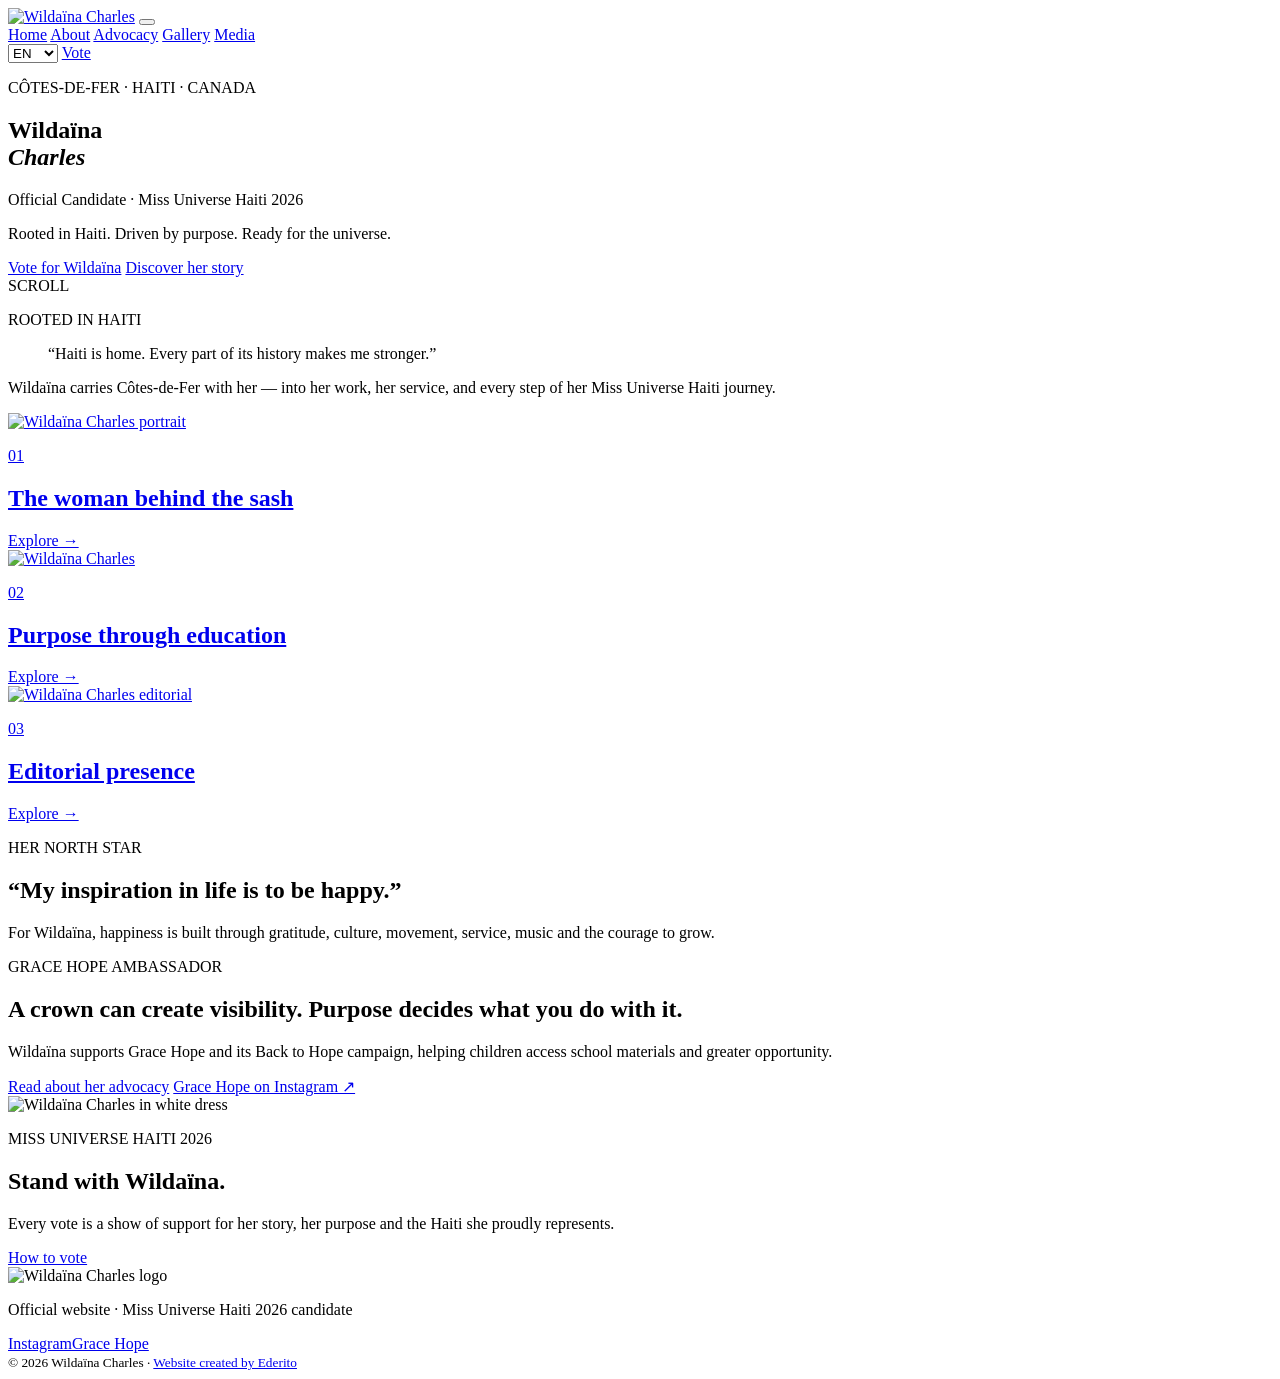
==== index.html @ 48a024b0 "Add premium home page" ====
<!doctype html>
<html lang="en">
<head>
  <meta charset="utf-8">
  <meta name="viewport" content="width=device-width,initial-scale=1">
  <meta name="description" content="Official website of Wildaïna Charles — Miss Universe Haiti 2026 candidate, psychology graduate and Grace Hope ambassador.">
  <title>Wildaïna Charles — Official Website</title>
  <link rel="icon" type="image/png" href="assets/logo.png">
  <link rel="preconnect" href="https://fonts.googleapis.com">
  <link rel="preconnect" href="https://fonts.gstatic.com" crossorigin>
  <link href="https://fonts.googleapis.com/css2?family=Cormorant+Garamond:wght@400;500;600;700&family=Inter:wght@300;400;500;600&display=swap" rel="stylesheet">
  <link rel="stylesheet" href="styles.css">
</head>
<body>
  <header class="nav" id="nav">
    <a href="index.html" class="brand"><img src="assets/logo.png" alt="Wildaïna Charles"></a>
    <button class="menu-toggle" aria-label="Open menu" aria-expanded="false"><span></span><span></span></button>
    <nav class="nav-links">
      <a href="index.html" data-i18n="nav_home">Home</a>
      <a href="about.html" data-i18n="nav_about">About</a>
      <a href="advocacy.html" data-i18n="nav_advocacy">Advocacy</a>
      <a href="gallery.html" data-i18n="nav_gallery">Gallery</a>
      <a href="media.html" data-i18n="nav_media">Media</a>
    </nav>
    <div class="nav-actions">
      <select id="language" aria-label="Language"><option value="en">EN</option><option value="fr">FR</option><option value="ht">KRE</option></select>
      <a class="vote-small" href="vote.html" data-i18n="nav_vote">Vote</a>
    </div>
  </header>

  <main>
    <section class="hero home-hero">
      <div class="hero-media"></div><div class="hero-shade"></div>
      <div class="hero-copy reveal">
        <p class="eyebrow" data-i18n="home_eyebrow">CÔTES-DE-FER · HAITI · CANADA</p>
        <h1>Wildaïna<br><em>Charles</em></h1>
        <p class="hero-kicker" data-i18n="home_kicker">Official Candidate · Miss Universe Haiti 2026</p>
        <p class="hero-intro" data-i18n="home_intro">Rooted in Haiti. Driven by purpose. Ready for the universe.</p>
        <div class="hero-ctas">
          <a class="btn primary" href="vote.html" data-i18n="home_vote">Vote for Wildaïna</a>
          <a class="btn ghost" href="about.html" data-i18n="home_discover">Discover her story</a>
        </div>
      </div>
      <div class="scroll-mark"><span>SCROLL</span><i></i></div>
    </section>

    <section class="manifesto">
      <p class="eyebrow dark" data-i18n="home_manifesto_tag">ROOTED IN HAITI</p>
      <blockquote data-i18n="home_manifesto">“Haiti is home. Every part of its history makes me stronger.”</blockquote>
      <p class="manifesto-copy" data-i18n="home_manifesto_copy">Wildaïna carries Côtes-de-Fer with her — into her work, her service, and every step of her Miss Universe Haiti journey.</p>
    </section>

    <section class="feature-grid section-pad">
      <a class="feature-card reveal" href="about.html"><img src="assets/IMG_6141.jpeg" alt="Wildaïna Charles portrait"><div><p class="eyebrow">01</p><h2 data-i18n="home_card_about">The woman behind the sash</h2><span data-i18n="read_more">Explore →</span></div></a>
      <a class="feature-card reveal" href="advocacy.html"><img src="assets/IMG_6134.jpeg" alt="Wildaïna Charles"><div><p class="eyebrow">02</p><h2 data-i18n="home_card_advocacy">Purpose through education</h2><span data-i18n="read_more">Explore →</span></div></a>
      <a class="feature-card reveal" href="gallery.html"><img src="assets/IMG_6133.jpeg" alt="Wildaïna Charles editorial"><div><p class="eyebrow">03</p><h2 data-i18n="home_card_gallery">Editorial presence</h2><span data-i18n="read_more">Explore →</span></div></a>
    </section>

    <section class="cinematic-panel">
      <div class="cinematic-bg"></div><div class="cinematic-overlay"></div>
      <div class="cinematic-copy reveal">
        <p class="eyebrow" data-i18n="home_north_tag">HER NORTH STAR</p>
        <h2 data-i18n="home_north_title">“My inspiration in life is to be happy.”</h2>
        <p data-i18n="home_north_body">For Wildaïna, happiness is built through gratitude, culture, movement, service, music and the courage to grow.</p>
      </div>
    </section>

    <section class="split-callout section-pad">
      <div class="split-callout-copy reveal">
        <p class="eyebrow dark" data-i18n="home_grace_tag">GRACE HOPE AMBASSADOR</p>
        <h2 data-i18n="home_grace_title">A crown can create visibility. Purpose decides what you do with it.</h2>
        <p data-i18n="home_grace_body">Wildaïna supports Grace Hope and its Back to Hope campaign, helping children access school materials and greater opportunity.</p>
        <div class="inline-actions">
          <a class="btn dark" href="advocacy.html" data-i18n="home_grace_cta">Read about her advocacy</a>
          <a class="text-link" href="https://www.instagram.com/gracehope_ht?utm_source=ig_web_button_share_sheet&igsh=ZDNlZDc0MzIxNw==" target="_blank" rel="noreferrer" data-i18n="grace_instagram">Grace Hope on Instagram ↗</a>
        </div>
      </div>
      <img class="reveal" src="assets/IMG_6140.jpeg" alt="Wildaïna Charles in white dress">
    </section>

    <section class="home-vote">
      <div class="home-vote-copy reveal"><p class="eyebrow" data-i18n="vote_tag">MISS UNIVERSE HAITI 2026</p><h2 data-i18n="home_vote_title">Stand with Wildaïna.</h2><p data-i18n="home_vote_copy">Every vote is a show of support for her story, her purpose and the Haiti she proudly represents.</p><a class="btn primary" href="vote.html" data-i18n="home_vote_cta">How to vote</a></div>
    </section>
  </main>

  <footer class="site-footer">
    <img src="assets/logo.png" alt="Wildaïna Charles logo">
    <p data-i18n="footer_line">Official website · Miss Universe Haiti 2026 candidate</p>
    <div class="footer-links"><a href="https://www.instagram.com/wildainaa/" target="_blank" rel="noreferrer">Instagram</a><a href="https://www.instagram.com/gracehope_ht?utm_source=ig_web_button_share_sheet&igsh=ZDNlZDc0MzIxNw==" target="_blank" rel="noreferrer">Grace Hope</a></div>
    <small>© 2026 Wildaïna Charles · <a href="https://www.instagram.com/ederito_media?utm_source=ig_web_button_share_sheet&igsh=ZDNlZDc0MzIxNw==" target="_blank" rel="noreferrer">Website created by Ederito</a></small>
  </footer>
  <script src="script.js"></script>
</body>
</html>
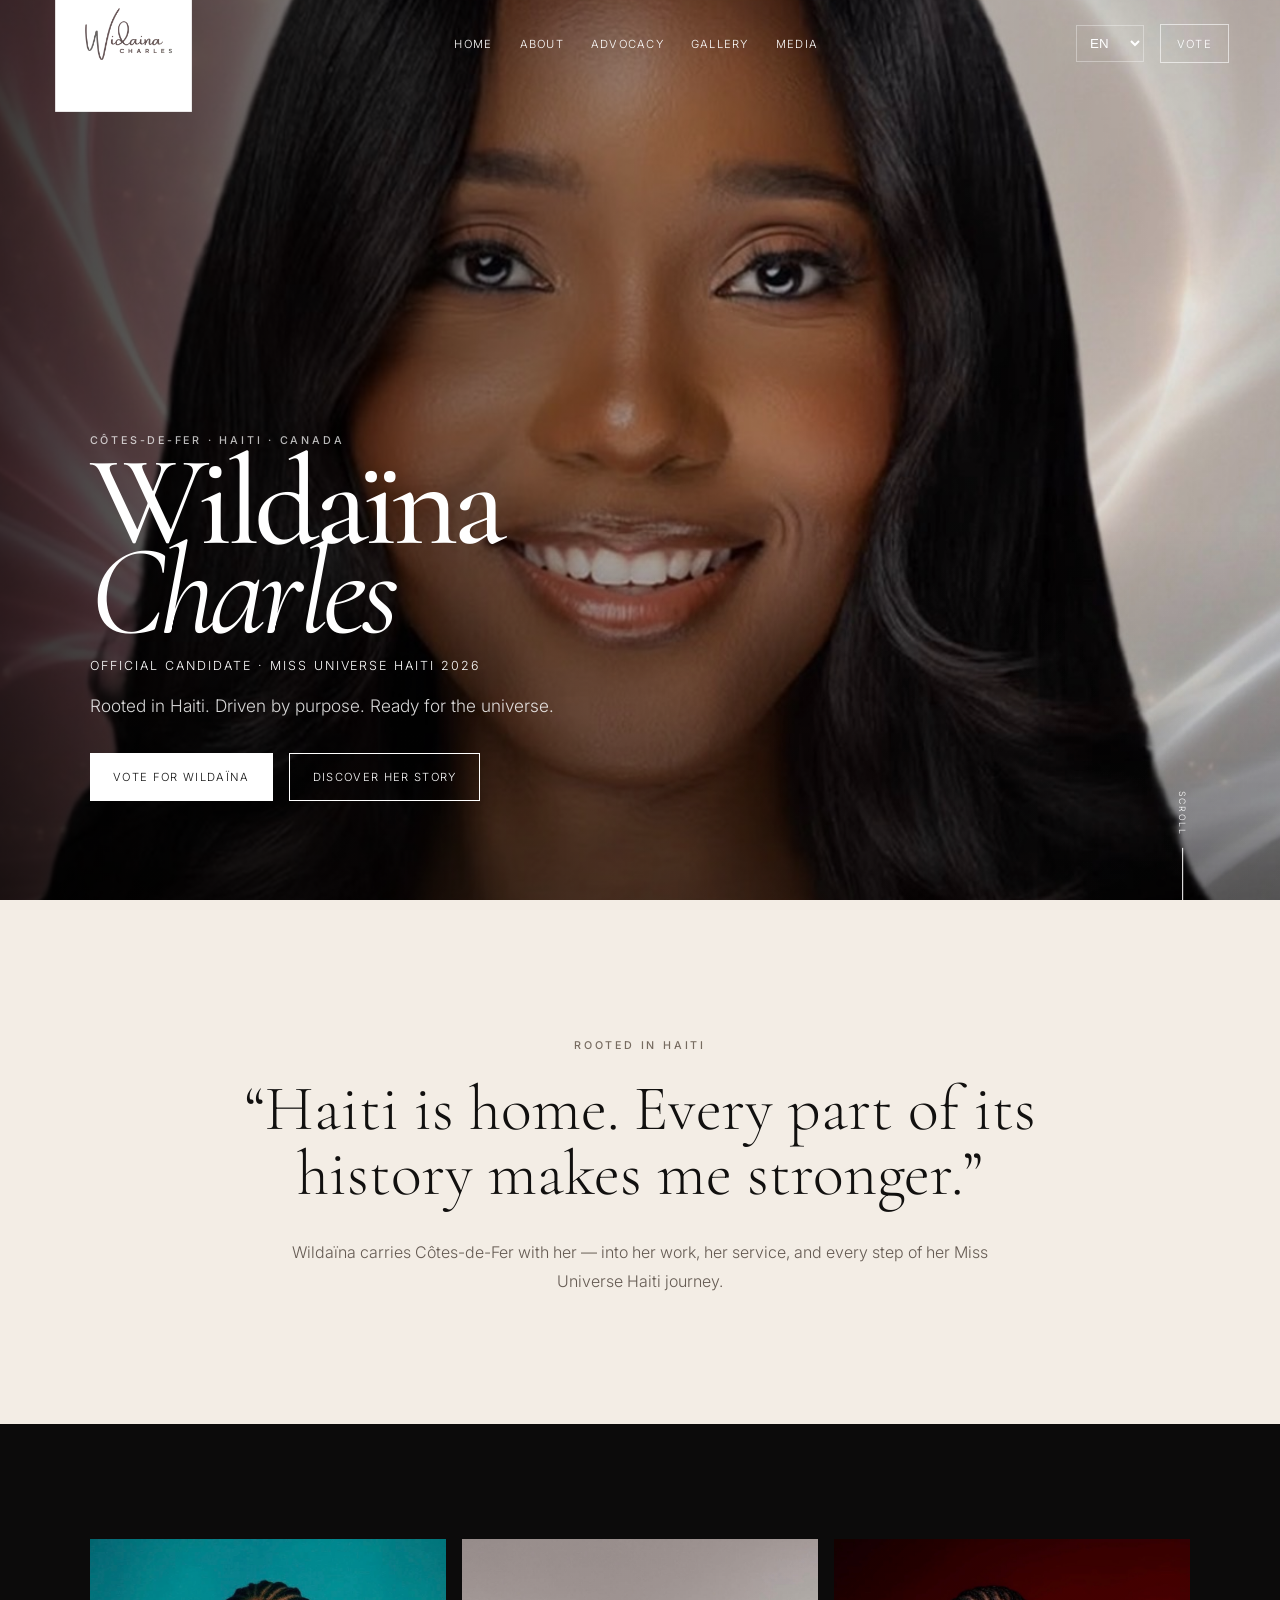
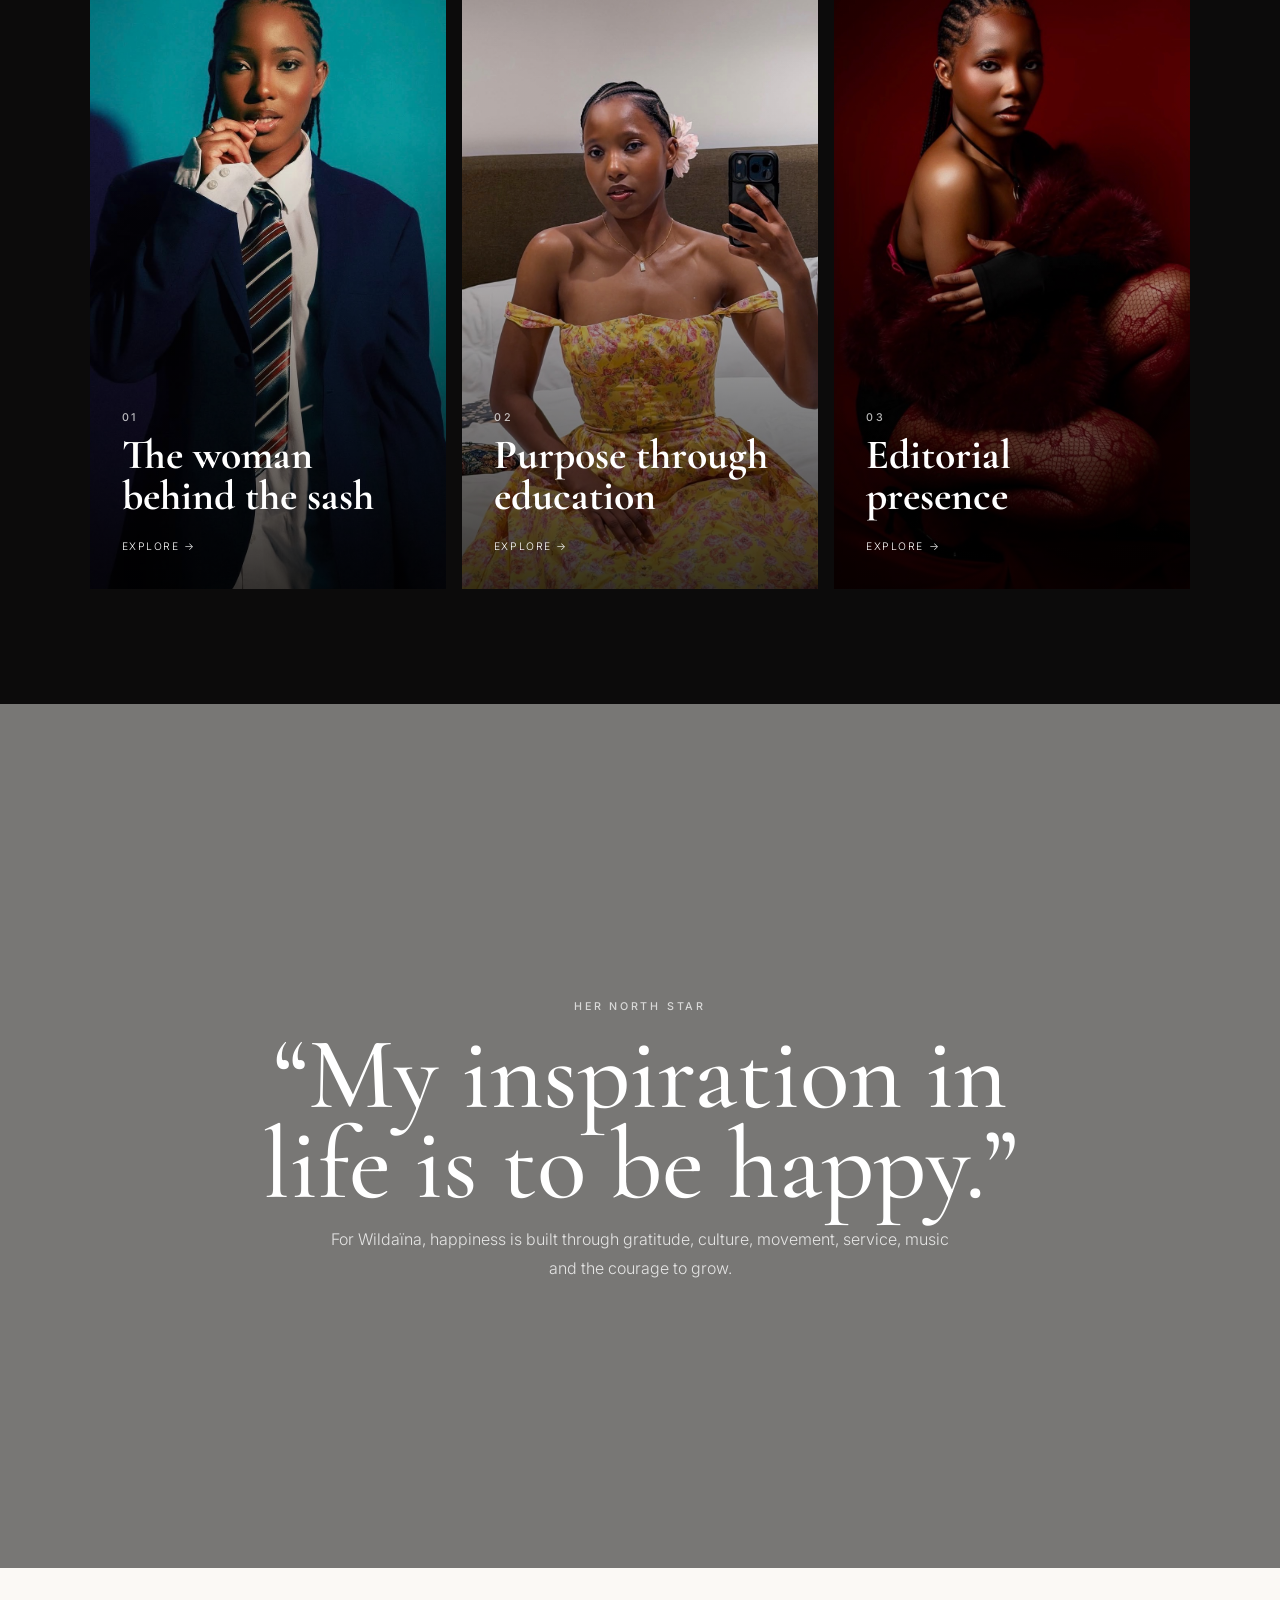
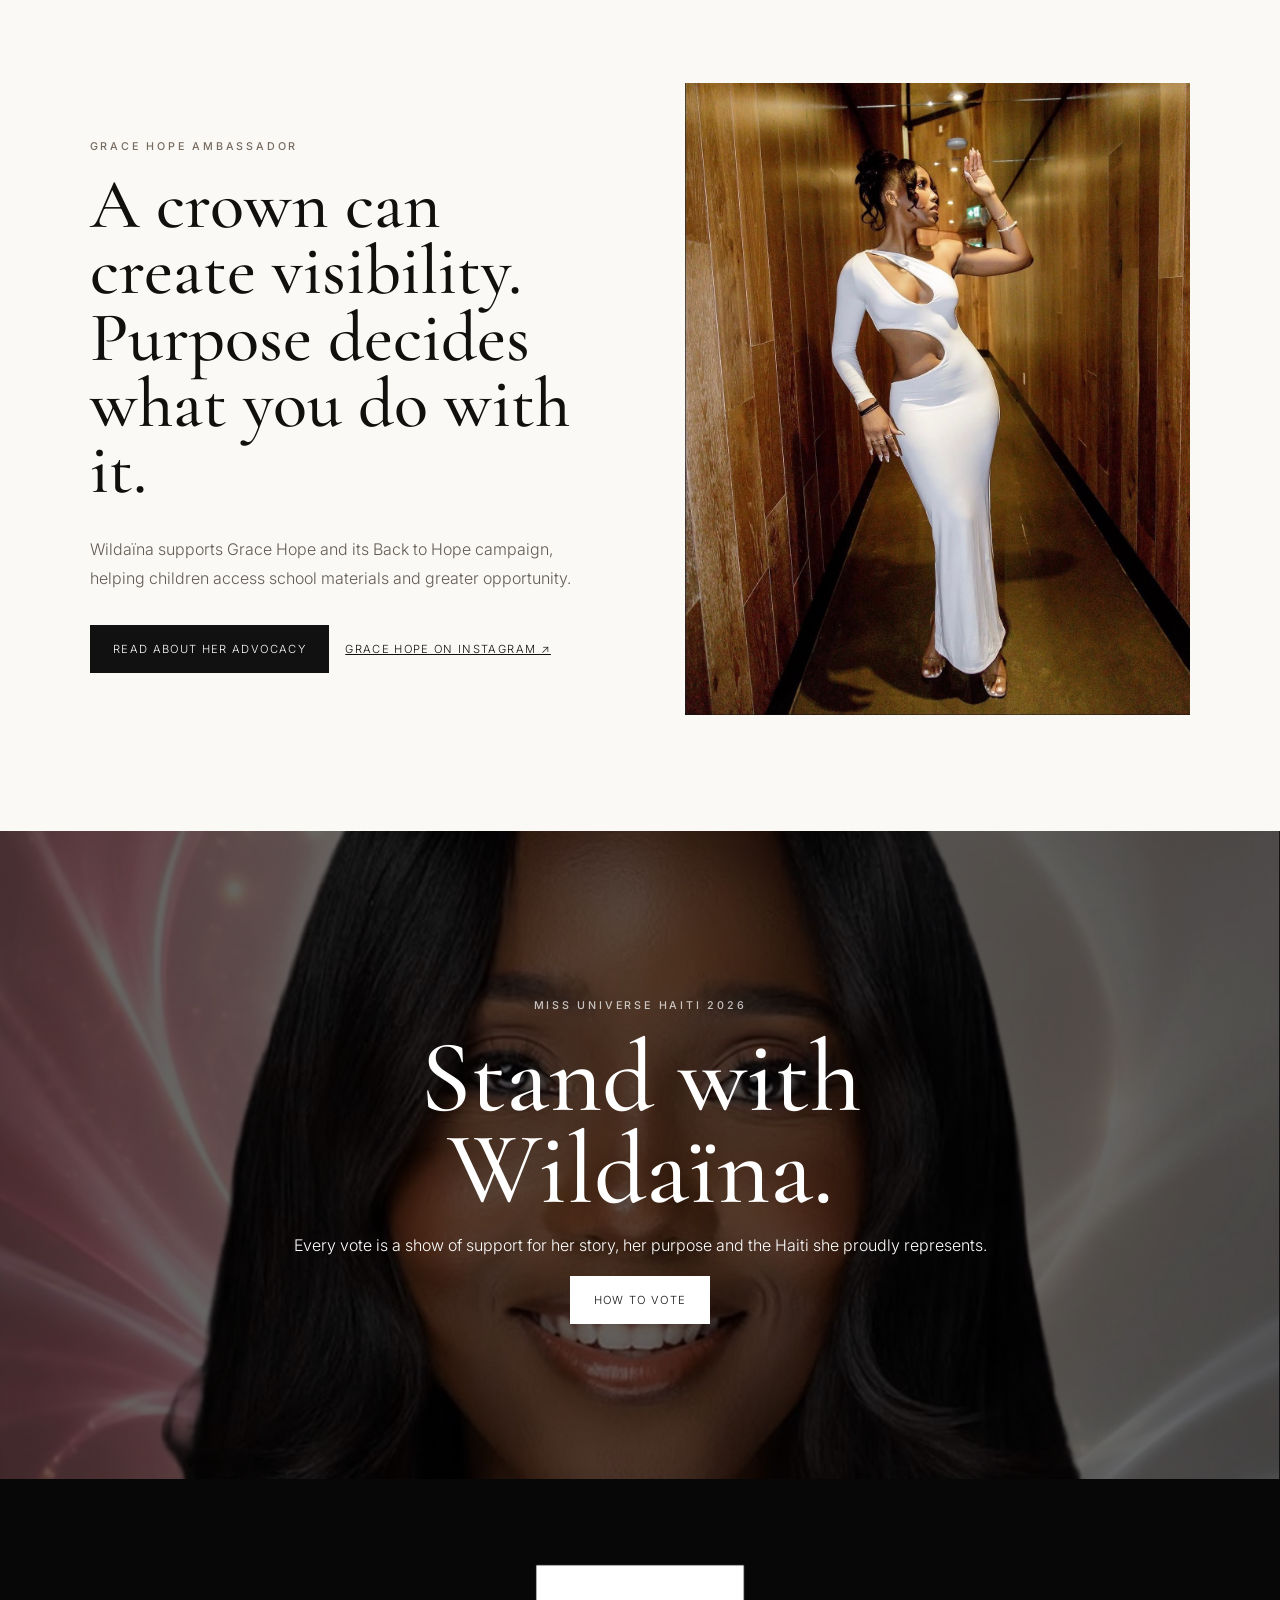
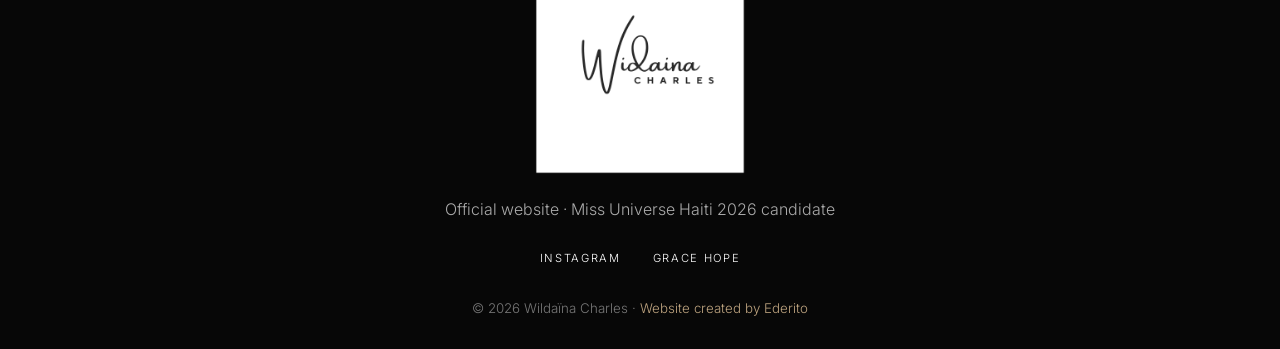
==== commit 4975f634: "Add transparent white and black logo variants" ====
--- a/index.html
+++ b/index.html
@@ -5,7 +5,7 @@
   <meta name="viewport" content="width=device-width,initial-scale=1">
   <meta name="description" content="Official website of Wildaïna Charles — Miss Universe Haiti 2026 candidate, psychology graduate and Grace Hope ambassador.">
   <title>Wildaïna Charles — Official Website</title>
-  <link rel="icon" type="image/png" href="assets/logo.png">
+  <link rel="icon" type="image/png" href="assets/logo-black.png">
   <link rel="preconnect" href="https://fonts.googleapis.com">
   <link rel="preconnect" href="https://fonts.gstatic.com" crossorigin>
   <link href="https://fonts.googleapis.com/css2?family=Cormorant+Garamond:wght@400;500;600;700&family=Inter:wght@300;400;500;600&display=swap" rel="stylesheet">
@@ -13,7 +13,7 @@
 </head>
 <body>
   <header class="nav" id="nav">
-    <a href="index.html" class="brand"><img src="assets/logo.png" alt="Wildaïna Charles"></a>
+    <a href="index.html" class="brand"><img src="assets/logo-white.png" alt="Wildaïna Charles"></a>
     <button class="menu-toggle" aria-label="Open menu" aria-expanded="false"><span></span><span></span></button>
     <nav class="nav-links">
       <a href="index.html" data-i18n="nav_home">Home</a>
@@ -84,7 +84,7 @@
   </main>
 
   <footer class="site-footer">
-    <img src="assets/logo.png" alt="Wildaïna Charles logo">
+    <img src="assets/logo-white.png" alt="Wildaïna Charles logo">
     <p data-i18n="footer_line">Official website · Miss Universe Haiti 2026 candidate</p>
     <div class="footer-links"><a href="https://www.instagram.com/wildainaa/" target="_blank" rel="noreferrer">Instagram</a><a href="https://www.instagram.com/gracehope_ht?utm_source=ig_web_button_share_sheet&igsh=ZDNlZDc0MzIxNw==" target="_blank" rel="noreferrer">Grace Hope</a></div>
     <small>© 2026 Wildaïna Charles · <a href="https://www.instagram.com/ederito_media?utm_source=ig_web_button_share_sheet&igsh=ZDNlZDc0MzIxNw==" target="_blank" rel="noreferrer">Website created by Ederito</a></small>
--- a/styles.css
+++ b/styles.css
@@ -0,0 +1,51 @@
+:root{--ink:#11100f;--cream:#f3ede5;--paper:#fbf9f5;--gold:#b79662;--line:rgba(17,16,15,.15);--serif:'Cormorant Garamond',serif;--sans:'Inter',sans-serif}*{box-sizing:border-box}html{scroll-behavior:smooth}body{margin:0;background:var(--paper);color:var(--ink);font-family:var(--sans);font-weight:300}img{max-width:100%}a{color:inherit}.nav{position:fixed;z-index:50;top:0;left:0;right:0;height:88px;display:flex;align-items:center;justify-content:space-between;padding:0 4vw;color:#fff;transition:.35s;border-bottom:1px solid transparent}.nav.scrolled{background:rgba(8,8,8,.9);backdrop-filter:blur(18px);height:72px;border-color:rgba(255,255,255,.12)}.brand{display:block;background:transparent}.brand img{width:145px;display:block;filter:none;mix-blend-mode:normal;background:transparent}.nav-links{display:flex;gap:1.7rem}.nav a{text-decoration:none;font-size:.7rem;letter-spacing:.11em;text-transform:uppercase}.nav-links a{position:relative}.nav-links a:after{content:'';position:absolute;height:1px;background:#fff;left:0;right:100%;bottom:-7px;transition:.3s}.nav-links a:hover:after{right:0}.nav-actions{display:flex;align-items:center;gap:1rem}.nav select{background:transparent;color:#fff;border:1px solid rgba(255,255,255,.35);padding:.55rem}.nav select option{color:#111}.vote-small{border:1px solid rgba(255,255,255,.6);padding:.72rem 1rem}.menu-toggle{display:none;background:none;border:0;width:36px;height:30px}.menu-toggle span{display:block;height:1px;background:#fff;margin:8px 0}.hero{height:100svh;min-height:720px;position:relative;overflow:hidden;color:#fff}.hero-media{position:absolute;inset:-6%;background:url('assets/IMG_6142.jpeg') center 23%/cover no-repeat;transform:scale(1.03)}.hero-shade{position:absolute;inset:0;background:linear-gradient(90deg,rgba(0,0,0,.76) 0%,rgba(0,0,0,.25) 55%,rgba(0,0,0,.08) 100%),linear-gradient(0deg,rgba(0,0,0,.35),transparent 42%)}.hero-copy{position:absolute;left:7vw;bottom:11vh;max-width:720px}.eyebrow{font-size:.67rem;font-weight:500;letter-spacing:.26em;text-transform:uppercase;color:rgba(255,255,255,.72)}.eyebrow.dark{color:#766b60}.hero h1,.page-hero h1,.gallery-intro h1,.vote-hero h1,.section-head h2,.story h2,.split-callout h2,.cinematic-copy h2,.lifestyle h2,.advocacy-detail h2,.campaign-copy h2,.education-statement blockquote,.media-card h2,.media-note h2,.vote-step-grid h2,.vote-closing h2,.home-vote h2{font-family:var(--serif);font-weight:500}.hero h1{font-size:clamp(5rem,10vw,10.5rem);line-height:.7;margin:.4rem 0 1.3rem;letter-spacing:-.045em}.hero h1 em{font-weight:400}.hero-kicker{text-transform:uppercase;letter-spacing:.16em;font-size:.78rem}.hero-intro{max-width:590px;font-size:1.08rem;line-height:1.8;color:rgba(255,255,255,.84)}.hero-ctas,.inline-actions{display:flex;gap:1rem;flex-wrap:wrap;align-items:center;margin-top:2rem}.btn{display:inline-block;text-decoration:none;padding:1rem 1.4rem;text-transform:uppercase;letter-spacing:.12em;font-size:.7rem;border:1px solid currentColor}.btn.primary{background:#fff;color:#111;border-color:#fff}.btn.ghost{color:#fff}.btn.dark{background:#111;color:#fff;border-color:#111}.text-link{text-transform:uppercase;font-size:.7rem;letter-spacing:.12em}.scroll-mark{position:absolute;right:3vw;bottom:5vh;font-size:.55rem;letter-spacing:.18em;display:flex;gap:.8rem;align-items:center;transform:rotate(90deg)}.scroll-mark i{width:60px;height:1px;background:#fff;display:block}.manifesto{padding:10vw 12vw;text-align:center;background:var(--cream)}.manifesto blockquote{font-family:var(--serif);font-size:clamp(2.5rem,5vw,5.6rem);line-height:1.02;margin:1.5rem auto 0;max-width:1200px}.manifesto-copy{max-width:760px;margin:2rem auto 0;line-height:1.8;color:#655b53}.section-pad{padding:9vw 7vw}.feature-grid{display:grid;grid-template-columns:repeat(3,1fr);gap:1rem;background:#0c0b0b}.feature-card{position:relative;display:block;color:#fff;text-decoration:none;min-height:650px;overflow:hidden}.feature-card:after{content:'';position:absolute;inset:0;background:linear-gradient(0deg,rgba(0,0,0,.78),rgba(0,0,0,.05) 70%)}.feature-card img{position:absolute;width:100%;height:100%;object-fit:cover;transition:transform .8s ease}.feature-card:hover img{transform:scale(1.04)}.feature-card>div{position:absolute;z-index:2;left:2rem;right:2rem;bottom:2.2rem}.feature-card h2{font-family:var(--serif);font-size:2.6rem;line-height:1;margin:.4rem 0 1rem}.feature-card span{font-size:.65rem;text-transform:uppercase;letter-spacing:.15em}.cinematic-panel{height:96vh;min-height:700px;position:relative;display:grid;place-items:center;text-align:center;color:#fff;overflow:hidden}.cinematic-bg{position:absolute;inset:-8%;background:url('assets/IMG_6136.jpeg') center 32%/cover fixed no-repeat}.cinematic-overlay{position:absolute;inset:0;background:rgba(0,0,0,.52)}.cinematic-copy{position:relative;max-width:930px;padding:2rem}.cinematic-copy h2{font-size:clamp(4rem,8vw,8.5rem);line-height:.88;margin:1rem 0}.cinematic-copy p:last-child{max-width:620px;margin:auto;line-height:1.8;color:rgba(255,255,255,.8)}.split-callout{display:grid;grid-template-columns:1fr 1fr;gap:7vw;align-items:center}.split-callout h2{font-size:clamp(3.2rem,5.5vw,6rem);line-height:.94;margin:1rem 0 2rem}.split-callout p{line-height:1.8;color:#635b54}.split-callout>img{width:100%;aspect-ratio:4/5;object-fit:cover}.home-vote{min-height:72vh;position:relative;display:grid;place-items:center;text-align:center;color:#fff;background:linear-gradient(rgba(0,0,0,.6),rgba(0,0,0,.6)),url('assets/IMG_6142.jpeg') center 22%/cover no-repeat}.home-vote-copy{max-width:820px;padding:4rem 2rem}.home-vote h2{font-size:clamp(4rem,8vw,8rem);line-height:.9;margin:1rem}.home-vote p{line-height:1.8}.site-footer{padding:5rem 7vw 2rem;background:#070707;color:#fff;text-align:center}.site-footer>img{width:220px;filter:none;background:transparent}.site-footer p{color:#aaa}.footer-links{display:flex;justify-content:center;gap:2rem;margin:2rem}.site-footer a{color:#fff;text-decoration:none}.footer-links a{text-transform:uppercase;font-size:.7rem;letter-spacing:.15em}.site-footer small{color:#777}.site-footer small a{color:#bda37f}.page-hero{height:82vh;min-height:640px;position:relative;color:#fff;overflow:hidden}.page-hero-bg{position:absolute;inset:0;background-size:cover;background-position:center}.about-hero .page-hero-bg{background-image:url('assets/IMG_6141.jpeg');background-position:center 28%}.advocacy-hero .page-hero-bg{background-image:url('assets/IMG_6140.jpeg');background-position:center 32%}.media-hero .page-hero-bg{background-image:url('assets/IMG_6135.jpeg');background-position:center 25%}.page-hero-overlay{position:absolute;inset:0;background:linear-gradient(90deg,rgba(0,0,0,.74),rgba(0,0,0,.22) 65%)}.page-hero-copy{position:absolute;left:7vw;bottom:10vh;max-width:760px}.page-hero h1{font-size:clamp(4rem,8vw,8rem);line-height:.88;margin:.6rem 0 1rem}.page-hero-copy p:last-child{max-width:650px;line-height:1.8;color:rgba(255,255,255,.83)}.story{display:grid;grid-template-columns:1fr 1fr;gap:7vw;align-items:center}.story-image img{width:100%;display:block;aspect-ratio:4/5;object-fit:cover}.story h2{font-size:clamp(3rem,5.5vw,5.8rem);line-height:.95;margin:1rem 0 2rem}.story p{line-height:1.85;color:#5f5750}.stats{display:flex;gap:2.5rem;margin-top:2.5rem;padding-top:2rem;border-top:1px solid var(--line)}.stats strong{font-family:var(--serif);font-size:2.3rem;display:block}.stats span{font-size:.7rem;text-transform:uppercase;letter-spacing:.15em}.facts{background:var(--cream)}.section-head{max-width:900px;margin-bottom:4rem}.section-head h2{font-size:clamp(3rem,6vw,6.2rem);line-height:.94;margin:.7rem 0}.fact-grid{display:grid;grid-template-columns:repeat(5,1fr);border-top:1px solid var(--line);border-bottom:1px solid var(--line)}.fact{padding:2rem 1.5rem;border-right:1px solid var(--line);min-height:330px}.fact:last-child{border-right:0}.fact span,.vote-step-grid span{font-family:var(--serif);font-size:2rem;color:var(--gold)}.fact h3{font-family:var(--serif);font-size:1.9rem;font-weight:500}.fact p{font-size:.9rem;line-height:1.7;color:#665e56}.lifestyle{display:grid;grid-template-columns:.8fr 1.2fr;gap:7vw;align-items:center}.lifestyle h2{font-size:clamp(3rem,5.5vw,6rem);line-height:.95;margin:1rem 0}.lifestyle p{line-height:1.85;color:#615850}.lifestyle-images{display:grid;grid-template-columns:1fr 1fr;gap:1rem}.lifestyle-images img{width:100%;height:620px;object-fit:cover}.lifestyle-images img:nth-child(2){margin-top:80px}.quote-banner{padding:10vw 8vw;text-align:center;background:#0c0b0b;color:#fff}.quote-banner blockquote{font-family:var(--serif);font-size:clamp(3.5rem,8vw,8rem);line-height:.9;margin:1rem auto;max-width:1100px}.advocacy-detail{display:grid;grid-template-columns:1fr 1fr;gap:7vw;align-items:center}.advocacy-detail h2{font-size:clamp(3rem,5vw,5.5rem);line-height:.96;margin:1rem 0 2rem}.advocacy-detail p{line-height:1.85;color:#5f5750}.advocacy-detail img{width:100%;aspect-ratio:4/5;object-fit:cover}.campaign-block{min-height:82vh;display:grid;grid-template-columns:1.2fr .8fr;background:#0d0c0b;color:#fff}.campaign-image{background:url('assets/IMG_6139.jpeg') center/cover no-repeat;min-height:650px}.campaign-copy{padding:8vw 7vw;align-self:center}.campaign-copy h2{font-size:clamp(3.6rem,6vw,6.5rem);line-height:.92;margin:1rem 0 2rem}.campaign-copy p{line-height:1.8;color:#bbb}.education-statement{text-align:center;background:var(--cream)}.education-statement blockquote{font-size:clamp(3rem,6vw,6.5rem);line-height:.95;max-width:1150px;margin:1rem auto}.education-statement>p:last-child{max-width:760px;margin:2rem auto;line-height:1.8;color:#665e56}.advocacy-vote{background:linear-gradient(rgba(0,0,0,.58),rgba(0,0,0,.58)),url('assets/IMG_6134.jpeg') center 25%/cover no-repeat}.dark-page{background:#0a0909;color:#fff}.gallery-intro{padding:180px 7vw 70px;background:#0a0909}.gallery-intro h1{font-size:clamp(4rem,9vw,9rem);line-height:.85;margin:.7rem 0}.gallery-intro p:last-child{color:#aaa;max-width:620px;line-height:1.8}.gallery-page-grid{padding:0 2vw 8vw;columns:3 320px;column-gap:1rem}.gallery-page-grid figure{margin:0 0 1rem;break-inside:avoid;position:relative}.gallery-page-grid img{width:100%;display:block}.gallery-page-grid figcaption{padding:.7rem 0 1rem;color:#9d948b;font-size:.68rem;text-transform:uppercase;letter-spacing:.13em}.media-grid{display:grid;grid-template-columns:repeat(3,1fr);gap:1.5rem}.media-cover{height:520px;background-size:cover;background-position:center;display:grid;place-items:center;text-decoration:none;position:relative}.media-cover:after{content:'';position:absolute;inset:0;background:rgba(0,0,0,.2)}.media-cover span{position:relative;z-index:2;width:78px;height:78px;border:1px solid rgba(255,255,255,.8);border-radius:50%;display:grid;place-items:center;color:#fff}.media-one{background-image:url('assets/IMG_6141.jpeg')}.media-two{background-image:url('assets/IMG_6139.jpeg')}.media-three{background-image:url('assets/IMG_6134.jpeg')}.media-card h2{font-size:2.2rem;line-height:1;margin:.4rem 0}.media-card>p:last-child{color:#7e746c}.media-note{background:var(--cream);text-align:center}.media-note h2{font-size:clamp(3rem,6vw,6rem);line-height:.95;max-width:1000px;margin:1rem auto}.vote-hero{height:100svh;min-height:700px;position:relative;color:#fff;display:grid;place-items:center;text-align:center}.vote-hero-bg{position:absolute;inset:0;background:url('assets/IMG_6142.jpeg') center 20%/cover}.vote-hero-overlay{position:absolute;inset:0;background:rgba(0,0,0,.58)}.vote-hero-copy{position:relative;max-width:980px;padding:2rem}.vote-hero h1{font-size:clamp(4.5rem,9vw,9rem);line-height:.86;margin:1rem 0}.vote-hero p{line-height:1.8}.vote-step-grid{display:grid;grid-template-columns:repeat(3,1fr);border-top:1px solid var(--line);border-bottom:1px solid var(--line)}.vote-step-grid article{padding:3rem 2rem;border-right:1px solid var(--line)}.vote-step-grid article:last-child{border-right:0}.vote-step-grid h2{font-size:2.4rem;line-height:1}.vote-step-grid p{line-height:1.7;color:#665e56}.vote-closing{min-height:70vh;background:linear-gradient(rgba(0,0,0,.65),rgba(0,0,0,.65)),url('assets/IMG_6132.jpeg') center/cover no-repeat;color:#fff;display:grid;place-items:center;text-align:center;padding:7vw}.vote-closing>div{max-width:850px}.vote-closing h2{font-size:clamp(4rem,8vw,8rem);line-height:.9;margin:1rem}.vote-closing p{max-width:650px;margin:1.5rem auto 2rem;line-height:1.8}.reveal{opacity:0;transform:translateY(28px);transition:opacity .8s ease,transform .8s ease}.reveal.visible{opacity:1;transform:none}.video-embed{aspect-ratio:9/16;background:#0c0b0b}.video-embed iframe{width:100%;height:100%;border:0}@media(max-width:1000px){.nav{height:78px;padding:0 5vw}.brand img{width:118px}.nav-links{position:fixed;inset:0;background:#0a0909;display:flex;flex-direction:column;justify-content:center;align-items:center;gap:2rem;transform:translateX(100%);transition:.35s;z-index:60}.nav-links.open{transform:none}.nav-links a{font-family:var(--serif);font-size:2.3rem;letter-spacing:0;text-transform:none}.menu-toggle{display:block;position:relative;z-index:70;order:3}.nav-actions{margin-left:auto;margin-right:1rem}.vote-small{display:none}.feature-grid,.media-grid{grid-template-columns:1fr}.feature-card{min-height:78vh}.story,.lifestyle,.advocacy-detail,.split-callout,.campaign-block{grid-template-columns:1fr}.fact-grid,.vote-step-grid{grid-template-columns:1fr}.fact,.vote-step-grid article{border-right:0;border-bottom:1px solid var(--line)}.lifestyle-images img{height:480px}.campaign-image{min-height:70vh}.cinematic-bg{background-attachment:scroll}.gallery-page-grid{columns:2 260px}.page-hero-copy{bottom:8vh}.hero h1{font-size:clamp(4.3rem,18vw,7rem)}.hero-copy{left:5vw;right:5vw}.gallery-intro{padding-top:125px;padding-bottom:36px}.gallery-intro .eyebrow,.gallery-intro h1,.gallery-intro p{display:none}.gallery-page-grid{padding-top:0}}@media(max-width:620px){.brand img{width:104px}.nav{height:70px}.gallery-page-grid{columns:1;padding:0 4vw 12vw}.gallery-page-grid figure:first-child{margin-top:0}.section-pad{padding:18vw 7vw}.hero-copy{bottom:8vh}.hero-intro{font-size:.95rem}.hero-kicker{font-size:.66rem}.hero-ctas{gap:.7rem}.btn{padding:.9rem 1rem}.manifesto{padding:20vw 8vw}.feature-card{min-height:72vh}.stats{gap:1.2rem;flex-wrap:wrap}.stats strong{font-size:1.8rem}.lifestyle-images{grid-template-columns:1fr}.lifestyle-images img{height:auto}.lifestyle-images img:nth-child(2){margin-top:0}.page-hero{min-height:620px}.page-hero h1{font-size:3.9rem}.page-hero-copy{left:7vw;right:7vw}.gallery-intro{padding:82px 0 0;min-height:82px}.media-cover{height:70vh}.site-footer{padding-top:4rem}.footer-links{gap:1rem;flex-wrap:wrap}.scroll-mark{display:none}}
+/* WILDAINA_MOBILE_LOGO_FIX */
+.brand,
+.nav .brand,
+header .brand {
+  background: transparent !important;
+  box-shadow: none !important;
+}
+.brand img,
+.nav .brand img,
+header .brand img {
+  display: block;
+  background: transparent !important;
+  object-fit: contain;
+}
+@media (max-width: 900px) {
+  .brand,
+  .nav .brand,
+  header .brand {
+    width: auto !important;
+    height: auto !important;
+    min-width: 0 !important;
+    min-height: 0 !important;
+    padding: 0 !important;
+  }
+  .brand img,
+  .nav .brand img,
+  header .brand img {
+    width: 132px !important;
+    height: auto !important;
+    max-height: 62px !important;
+  }
+}
+
+/* WILDAINA_LOGO_VARIANTS */
+.brand,
+.nav .brand,
+header .brand { background: transparent !important; box-shadow: none !important; }
+.brand img,
+.nav .brand img,
+header .brand img,
+.site-footer > img {
+  filter: none !important;
+  mix-blend-mode: normal !important;
+  background: transparent !important;
+  object-fit: contain;
+}
+@media (max-width: 1000px) {
+  .nav-links { display: none !important; transform: none !important; }
+  .nav-links.open { display: flex !important; }
+}
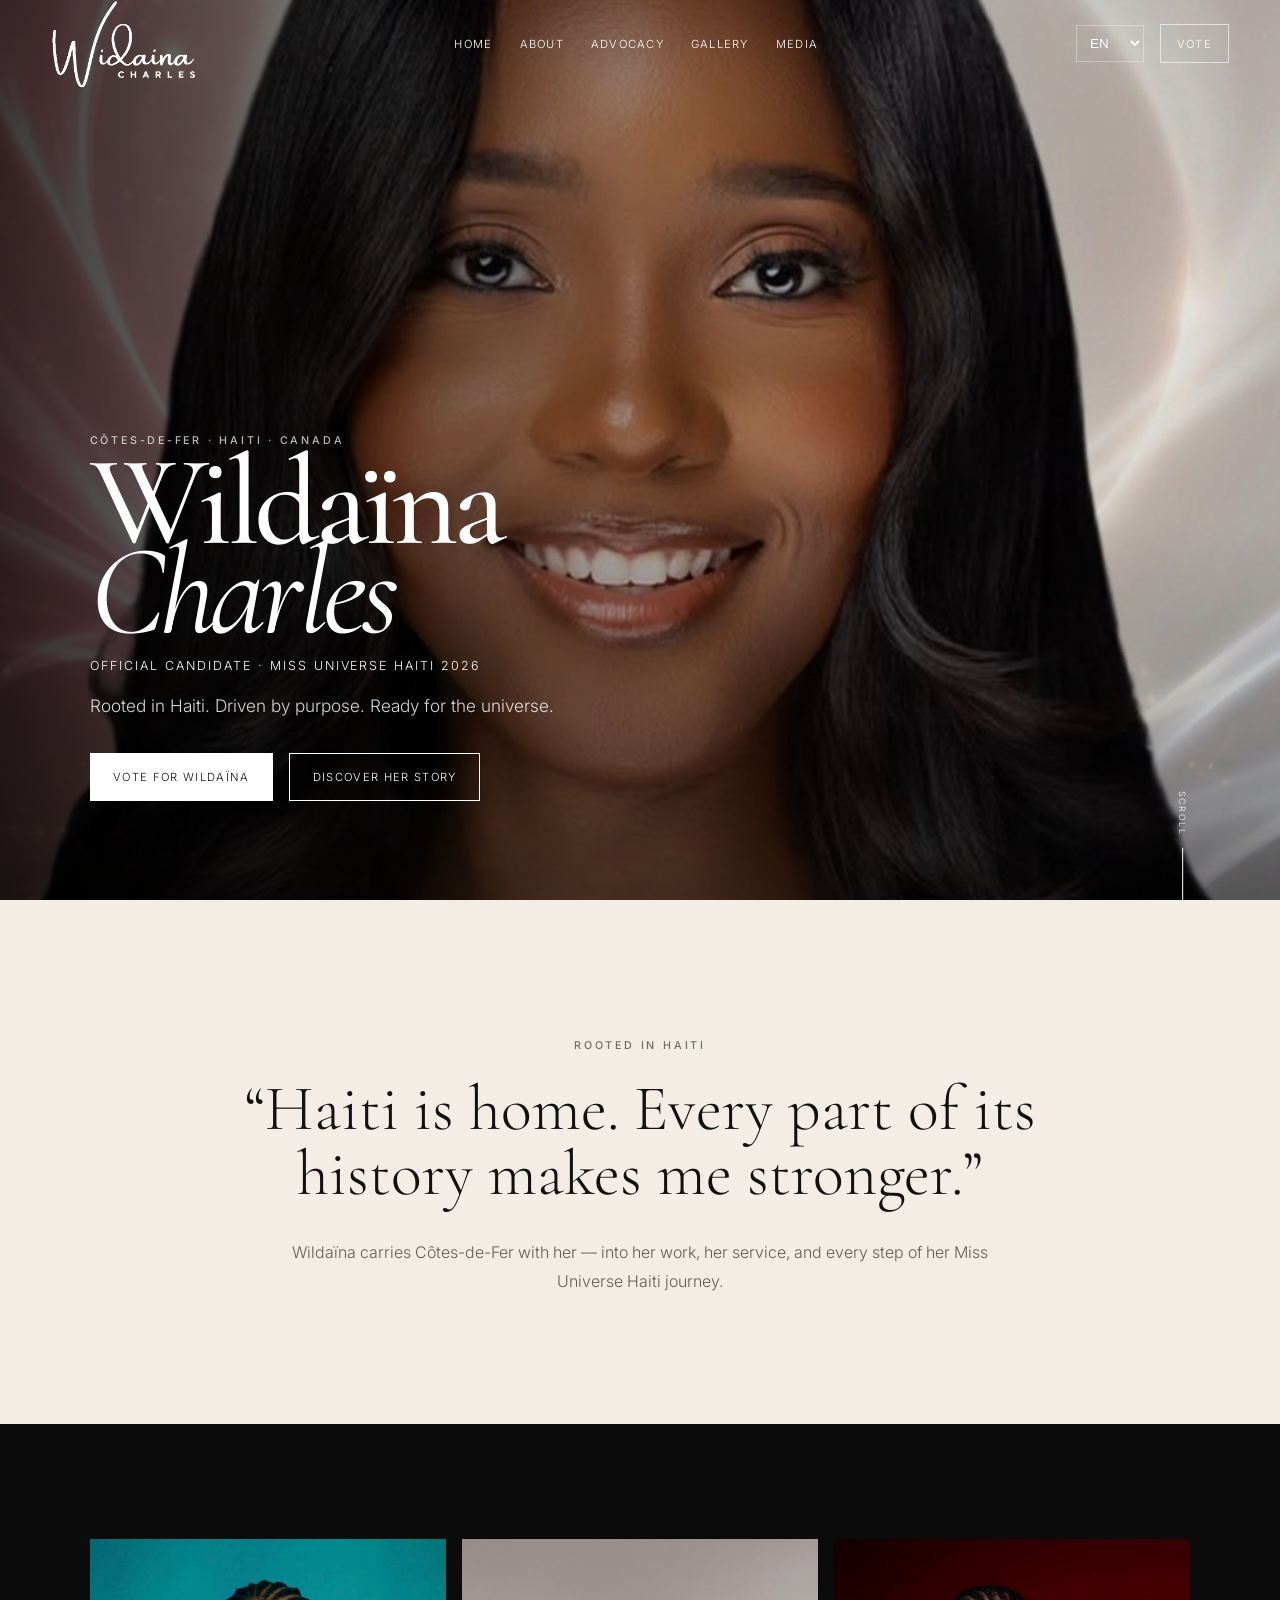
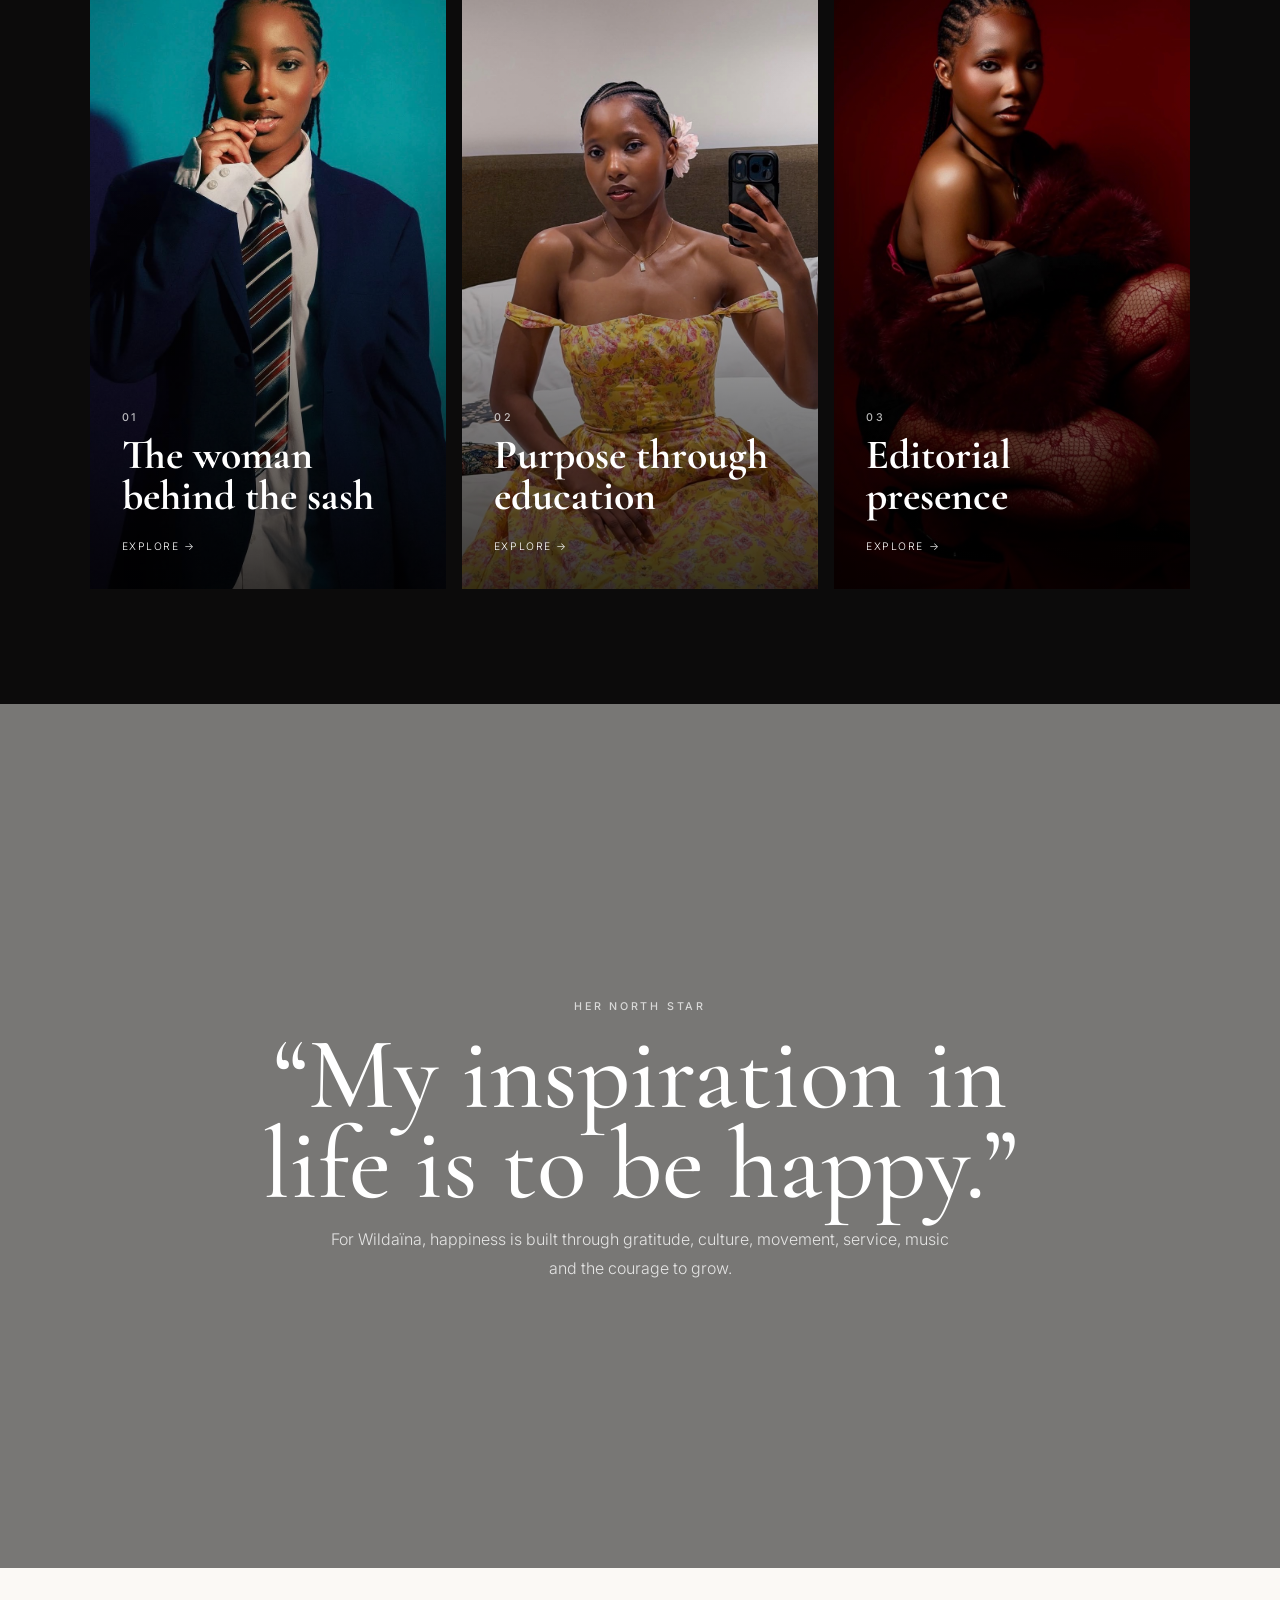
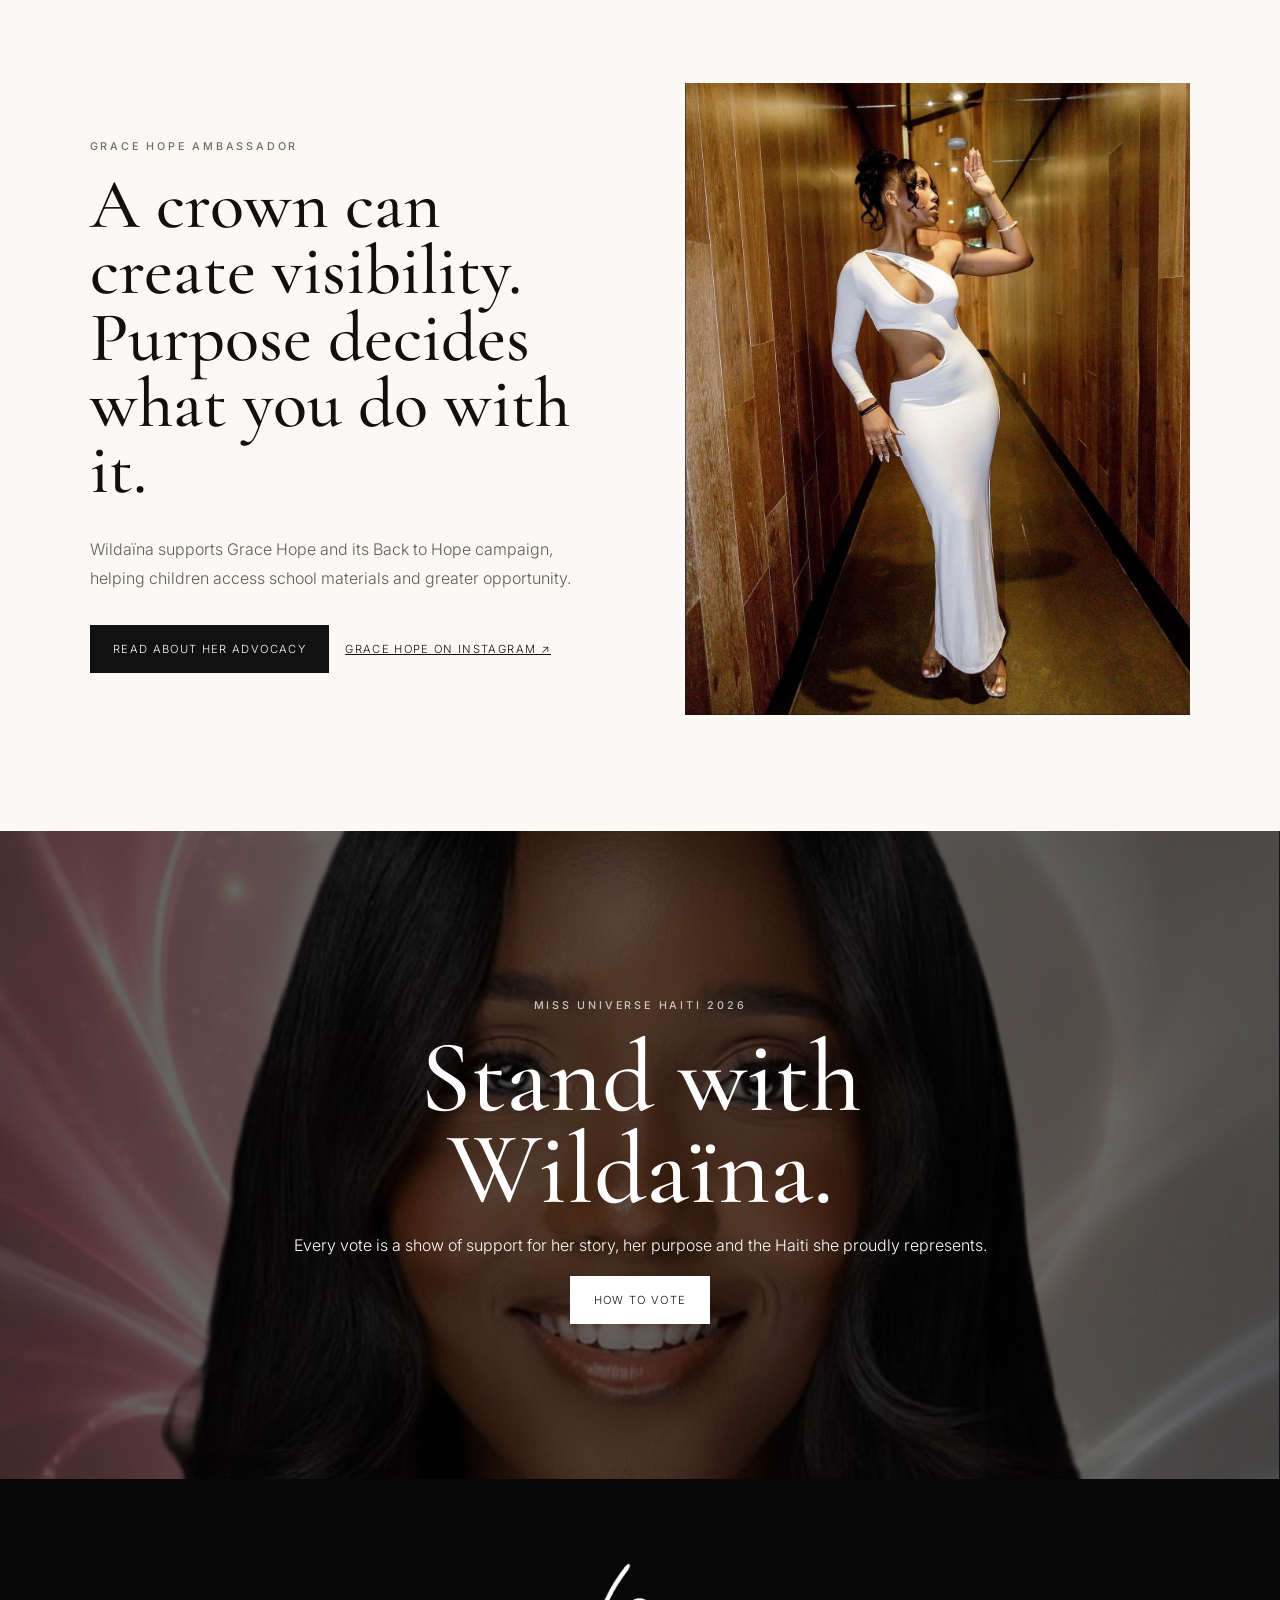
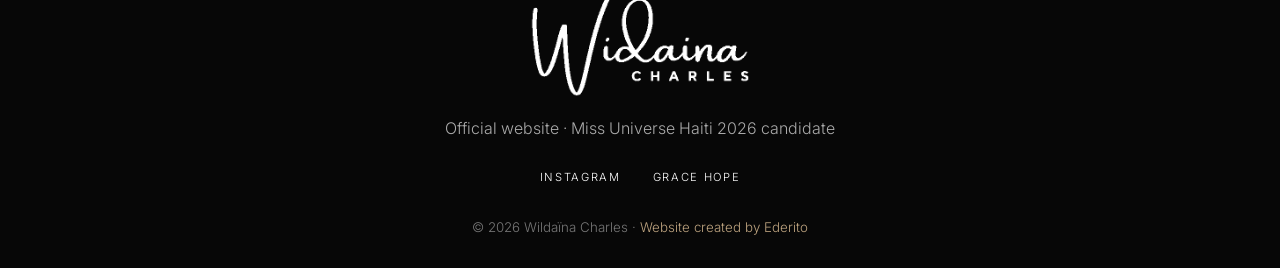
==== commit a56e486b: "Enable cinematic parallax photo effect on mobile" ====
--- a/index.html
+++ b/index.html
@@ -90,5 +90,6 @@
     <small>© 2026 Wildaïna Charles · <a href="https://www.instagram.com/ederito_media?utm_source=ig_web_button_share_sheet&igsh=ZDNlZDc0MzIxNw==" target="_blank" rel="noreferrer">Website created by Ederito</a></small>
   </footer>
   <script src="script.js"></script>
+  <script src="mobile-parallax.js"></script>
 </body>
 </html>
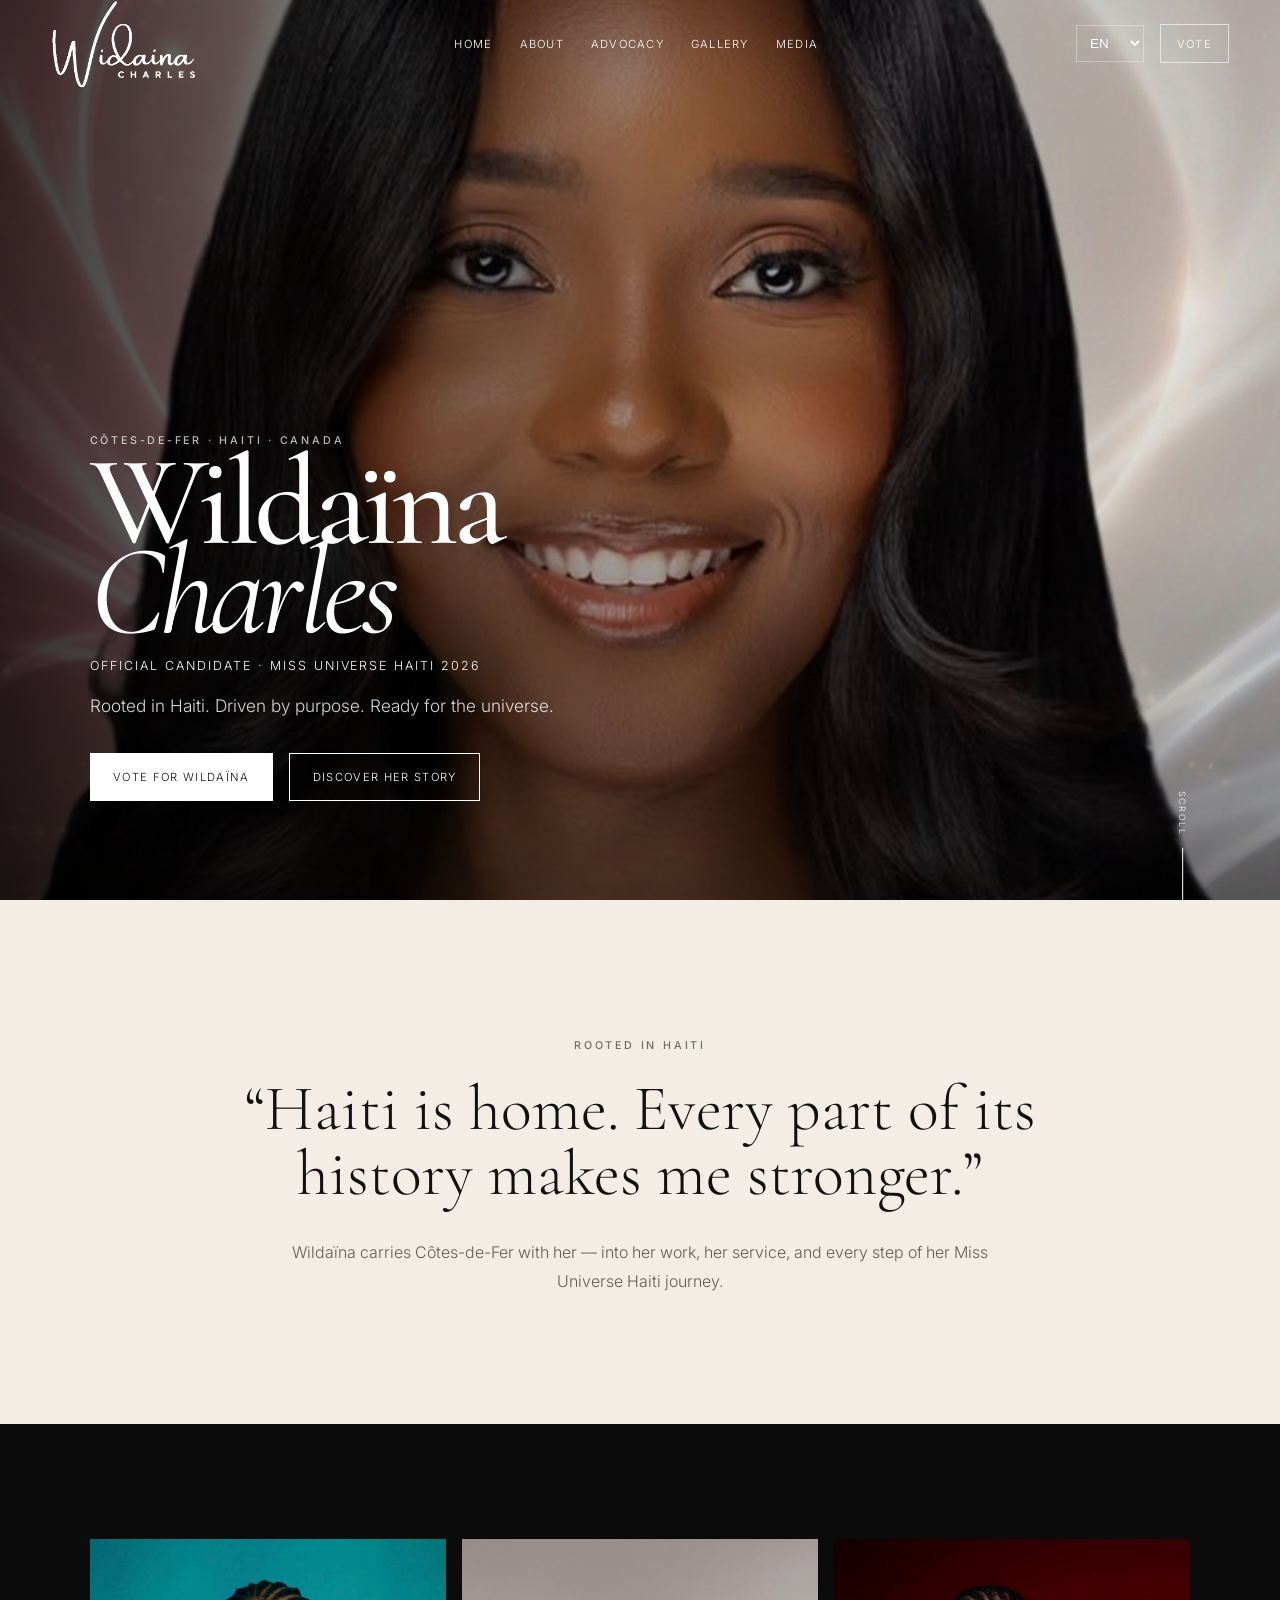
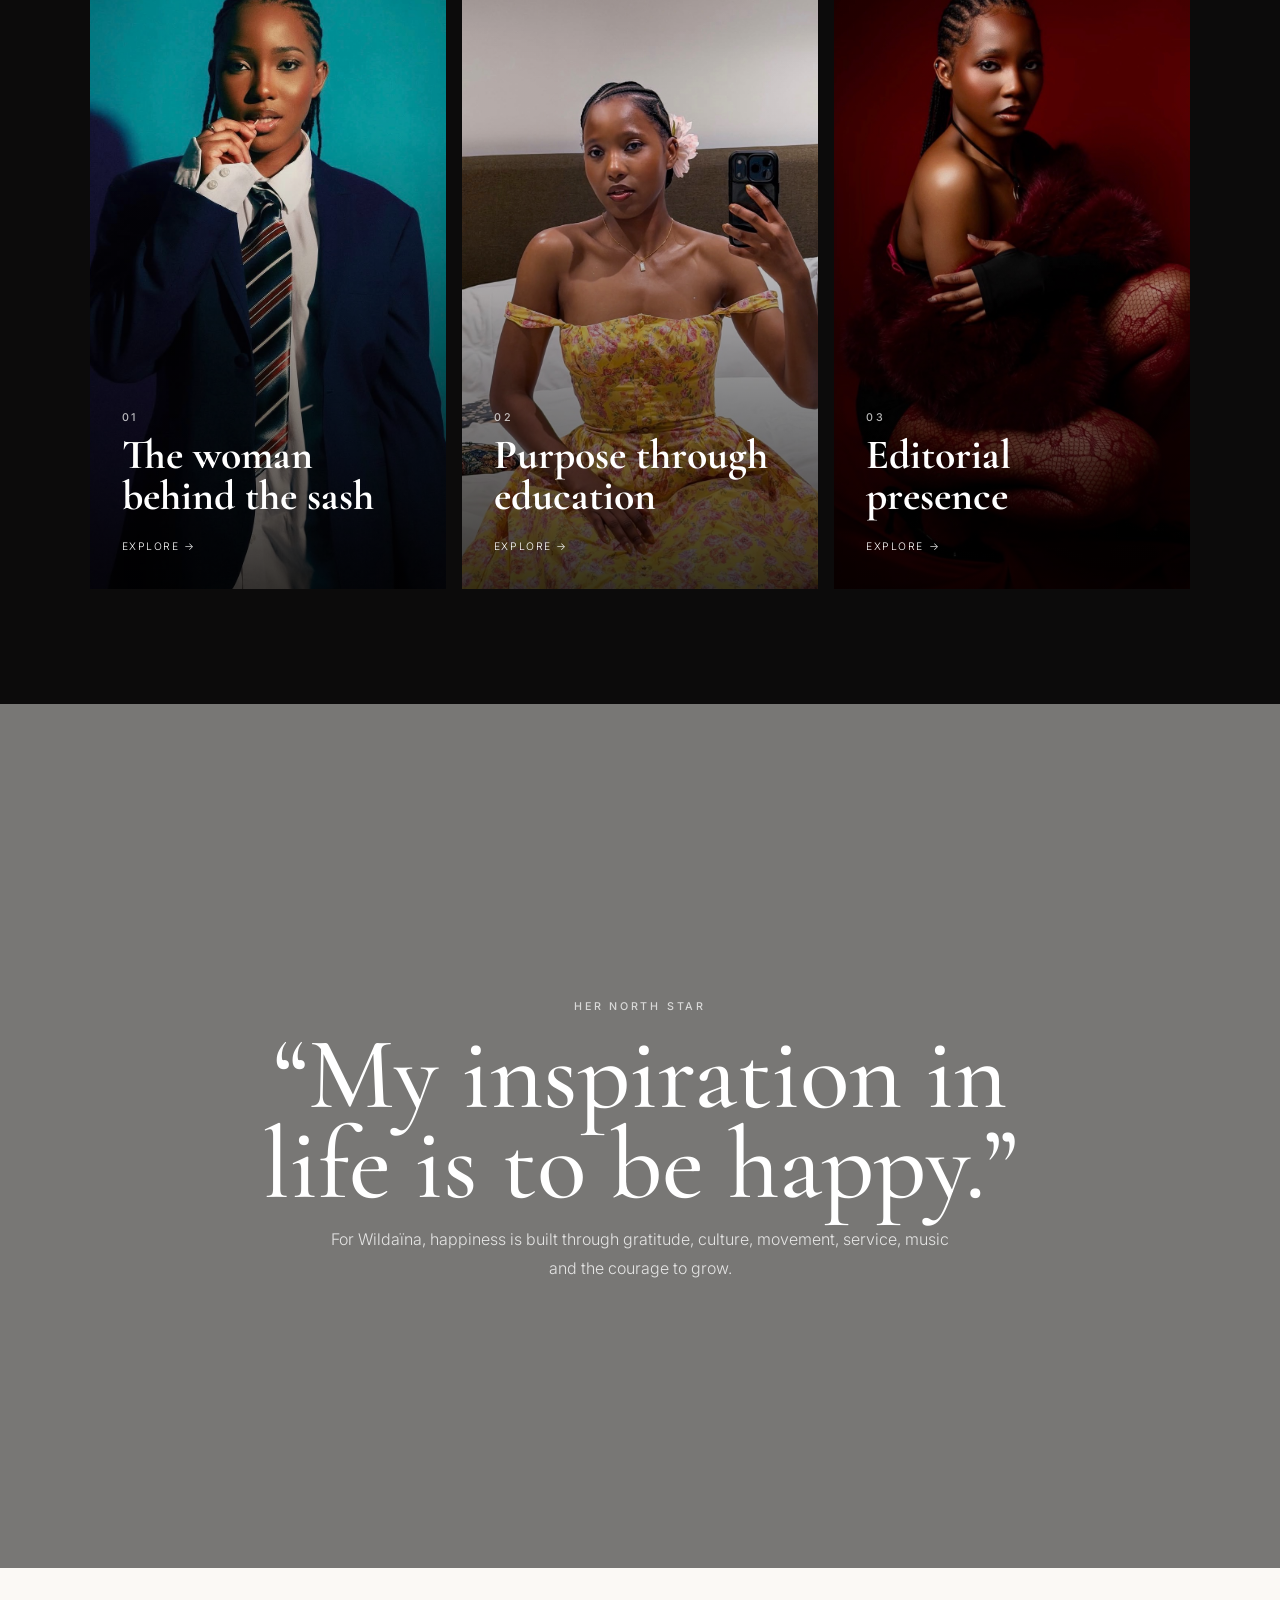
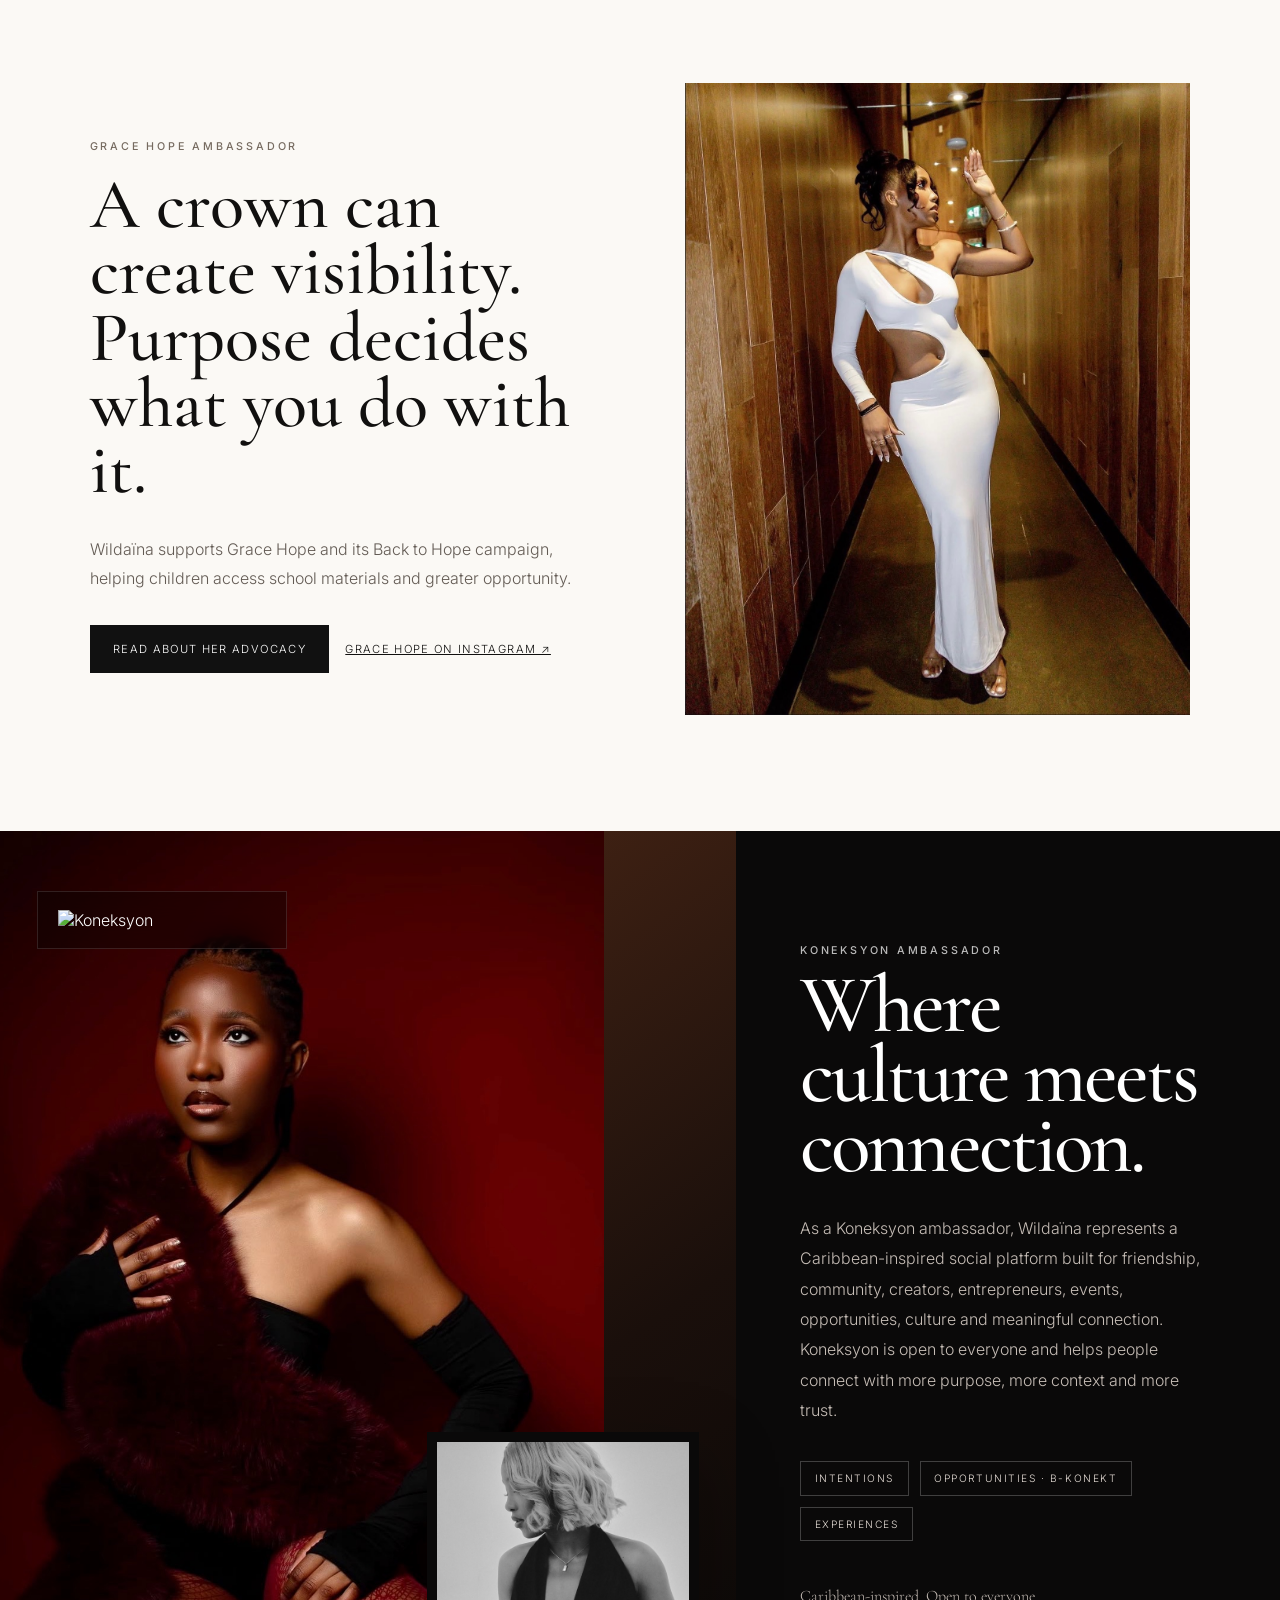
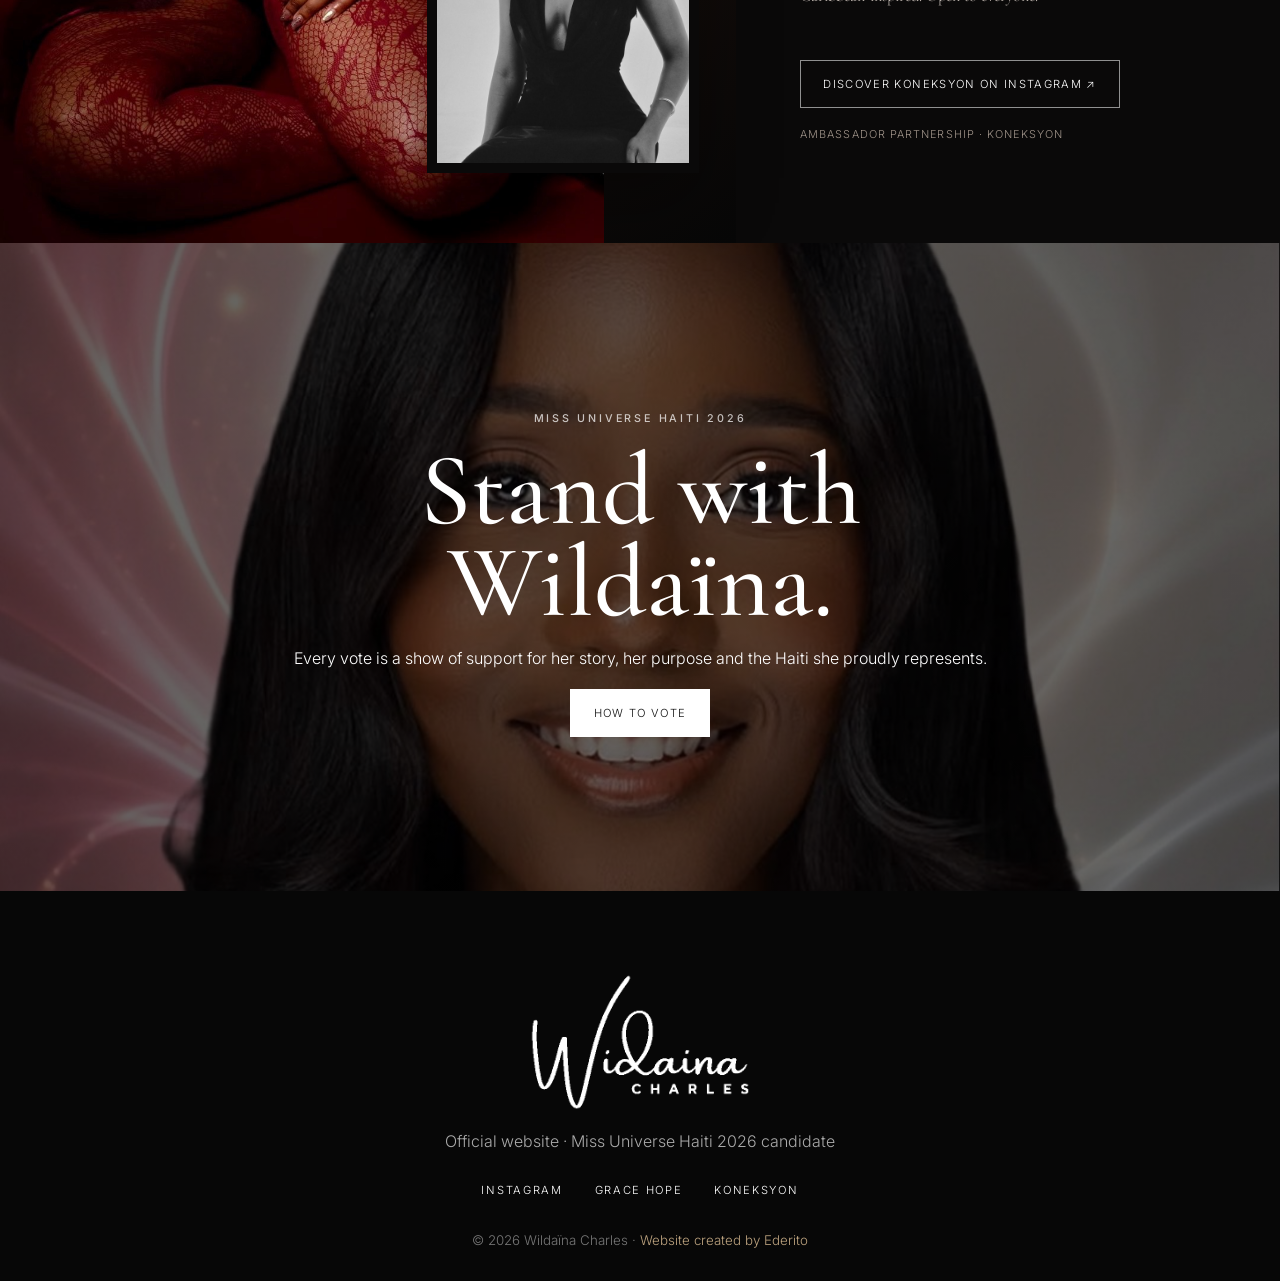
==== commit d6b9fce3: "Add Koneksyon ambassador section to homepage" ====
--- a/index.html
+++ b/index.html
@@ -3,13 +3,14 @@
 <head>
   <meta charset="utf-8">
   <meta name="viewport" content="width=device-width,initial-scale=1">
-  <meta name="description" content="Official website of Wildaïna Charles — Miss Universe Haiti 2026 candidate, psychology graduate and Grace Hope ambassador.">
+  <meta name="description" content="Official website of Wildaïna Charles — Miss Universe Haiti 2026 candidate, psychology graduate, Grace Hope ambassador and Koneksyon ambassador.">
   <title>Wildaïna Charles — Official Website</title>
   <link rel="icon" type="image/png" href="assets/logo-black.png">
   <link rel="preconnect" href="https://fonts.googleapis.com">
   <link rel="preconnect" href="https://fonts.gstatic.com" crossorigin>
   <link href="https://fonts.googleapis.com/css2?family=Cormorant+Garamond:wght@400;500;600;700&family=Inter:wght@300;400;500;600&display=swap" rel="stylesheet">
   <link rel="stylesheet" href="styles.css">
+  <link rel="stylesheet" href="koneksyon.css">
 </head>
 <body>
   <header class="nav" id="nav">
@@ -78,6 +79,23 @@
       <img class="reveal" src="assets/IMG_6140.jpeg" alt="Wildaïna Charles in white dress">
     </section>
 
+    <section class="koneksyon-ambassador" id="koneksyonAmbassador">
+      <div class="koneksyon-visual">
+        <img class="koneksyon-main" src="assets/IMG_6132.jpeg" alt="Wildaïna Charles — Koneksyon ambassador">
+        <img class="koneksyon-secondary" src="assets/IMG_6138.jpeg" alt="Wildaïna Charles portrait">
+        <div class="koneksyon-mark"><img src="assets/koneksyon-logo.png" alt="Koneksyon"></div>
+      </div>
+      <div class="koneksyon-copy reveal">
+        <p class="eyebrow" data-kx="tag">KONEKSYON AMBASSADOR</p>
+        <h2 data-kx="title">Where culture meets connection.</h2>
+        <p data-kx="body">As a Koneksyon ambassador, Wildaïna represents a Caribbean-inspired social platform built for friendship, community, creators, entrepreneurs, events, opportunities, culture and meaningful connection. Koneksyon is open to everyone and helps people connect with more purpose, more context and more trust.</p>
+        <div class="koneksyon-pill-row" aria-label="Koneksyon connection paths"><span>Intentions</span><span>Opportunities · B-Konekt</span><span>Experiences</span></div>
+        <p class="koneksyon-quote" data-kx="quote">Caribbean-inspired. Open to everyone.</p>
+        <a class="btn koneksyon-btn" href="https://www.instagram.com/koneksyondatingapp?igsh=c25handtdTJjZGdi" target="_blank" rel="noreferrer" data-kx="cta">Discover Koneksyon on Instagram ↗</a>
+        <small class="koneksyon-credit" data-kx="credit">Ambassador partnership · Koneksyon</small>
+      </div>
+    </section>
+
     <section class="home-vote">
       <div class="home-vote-copy reveal"><p class="eyebrow" data-i18n="vote_tag">MISS UNIVERSE HAITI 2026</p><h2 data-i18n="home_vote_title">Stand with Wildaïna.</h2><p data-i18n="home_vote_copy">Every vote is a show of support for her story, her purpose and the Haiti she proudly represents.</p><a class="btn primary" href="vote.html" data-i18n="home_vote_cta">How to vote</a></div>
     </section>
@@ -86,10 +104,11 @@
   <footer class="site-footer">
     <img src="assets/logo-white.png" alt="Wildaïna Charles logo">
     <p data-i18n="footer_line">Official website · Miss Universe Haiti 2026 candidate</p>
-    <div class="footer-links"><a href="https://www.instagram.com/wildainaa/" target="_blank" rel="noreferrer">Instagram</a><a href="https://www.instagram.com/gracehope_ht?utm_source=ig_web_button_share_sheet&igsh=ZDNlZDc0MzIxNw==" target="_blank" rel="noreferrer">Grace Hope</a></div>
+    <div class="footer-links"><a href="https://www.instagram.com/wildainaa/" target="_blank" rel="noreferrer">Instagram</a><a href="https://www.instagram.com/gracehope_ht?utm_source=ig_web_button_share_sheet&igsh=ZDNlZDc0MzIxNw==" target="_blank" rel="noreferrer">Grace Hope</a><a href="https://www.instagram.com/koneksyondatingapp?igsh=c25handtdTJjZGdi" target="_blank" rel="noreferrer">Koneksyon</a></div>
     <small>© 2026 Wildaïna Charles · <a href="https://www.instagram.com/ederito_media?utm_source=ig_web_button_share_sheet&igsh=ZDNlZDc0MzIxNw==" target="_blank" rel="noreferrer">Website created by Ederito</a></small>
   </footer>
   <script src="script.js"></script>
+  <script src="koneksyon.js"></script>
   <script src="mobile-parallax.js"></script>
 </body>
 </html>
--- a/koneksyon.css
+++ b/koneksyon.css
@@ -0,0 +1 @@
+.koneksyon-ambassador{position:relative;display:grid;grid-template-columns:minmax(0,1.15fr) minmax(360px,.85fr);min-height:92vh;background:#0a0909;color:#fff;overflow:hidden}.koneksyon-visual{position:relative;min-height:760px;background:linear-gradient(145deg,#5a2e19,#1a0f0b 62%,#070707)}.koneksyon-main{position:absolute;inset:0 18% 0 0;width:82%;height:100%;object-fit:cover;object-position:center 42%}.koneksyon-secondary{position:absolute;right:5%;bottom:7%;width:37%;aspect-ratio:4/5;object-fit:cover;object-position:center 30%;border:10px solid #0a0909;box-shadow:0 30px 70px rgba(0,0,0,.35)}.koneksyon-mark{position:absolute;z-index:3;left:5%;top:6%;width:min(280px,34%);padding:18px 20px;background:rgba(5,5,5,.34);backdrop-filter:blur(12px);border:1px solid rgba(255,255,255,.12)}.koneksyon-mark img{display:block;width:100%;height:auto}.koneksyon-copy{align-self:center;padding:8vw 6vw 8vw 5vw}.koneksyon-copy h2{font-family:var(--serif);font-weight:500;font-size:clamp(4rem,6.4vw,7.4rem);line-height:.86;letter-spacing:-.035em;margin:.8rem 0 2rem}.koneksyon-copy>p:not(.eyebrow){max-width:640px;color:#c6bdb6;line-height:1.9;font-size:1rem}.koneksyon-pill-row{display:flex;flex-wrap:wrap;gap:.7rem;margin:2.2rem 0}.koneksyon-pill-row span{border:1px solid rgba(255,255,255,.22);padding:.65rem .85rem;font-size:.64rem;letter-spacing:.15em;text-transform:uppercase;color:#e6ded7}.koneksyon-quote{font-family:var(--serif);font-size:clamp(1.8rem,2.5vw,3rem);line-height:1.05;margin:2.5rem 0;color:#fff}.koneksyon-btn{margin-top:.5rem;color:#fff;border-color:rgba(255,255,255,.55)}.koneksyon-btn:hover{background:#fff;color:#111}.koneksyon-credit{display:block;margin-top:1.2rem;color:#9f9389;font-size:.68rem;letter-spacing:.1em;text-transform:uppercase}@media(max-width:1000px){.koneksyon-ambassador{grid-template-columns:1fr}.koneksyon-visual{min-height:78vh}.koneksyon-main{inset:0;width:100%;height:100%;object-position:center 35%}.koneksyon-secondary{width:34%;right:6%;bottom:5%;border-width:7px}.koneksyon-mark{left:6%;top:6%;width:210px}.koneksyon-copy{padding:14vw 8vw 16vw}.koneksyon-copy h2{font-size:clamp(4rem,12vw,6.4rem)}}@media(max-width:620px){.koneksyon-visual{min-height:72vh}.koneksyon-main{object-position:center 38%}.koneksyon-secondary{width:38%;right:5%;bottom:4%;border-width:5px}.koneksyon-mark{width:150px;padding:10px 12px;top:5%;left:5%}.koneksyon-copy{padding:18vw 7vw 20vw}.koneksyon-copy h2{font-size:clamp(3.5rem,15vw,5.2rem);margin-bottom:1.5rem}.koneksyon-copy>p:not(.eyebrow){font-size:.95rem}.koneksyon-pill-row{gap:.5rem;margin:1.8rem 0}.koneksyon-pill-row span{font-size:.58rem;padding:.58rem .7rem}.koneksyon-quote{font-size:2rem;margin:2rem 0}}
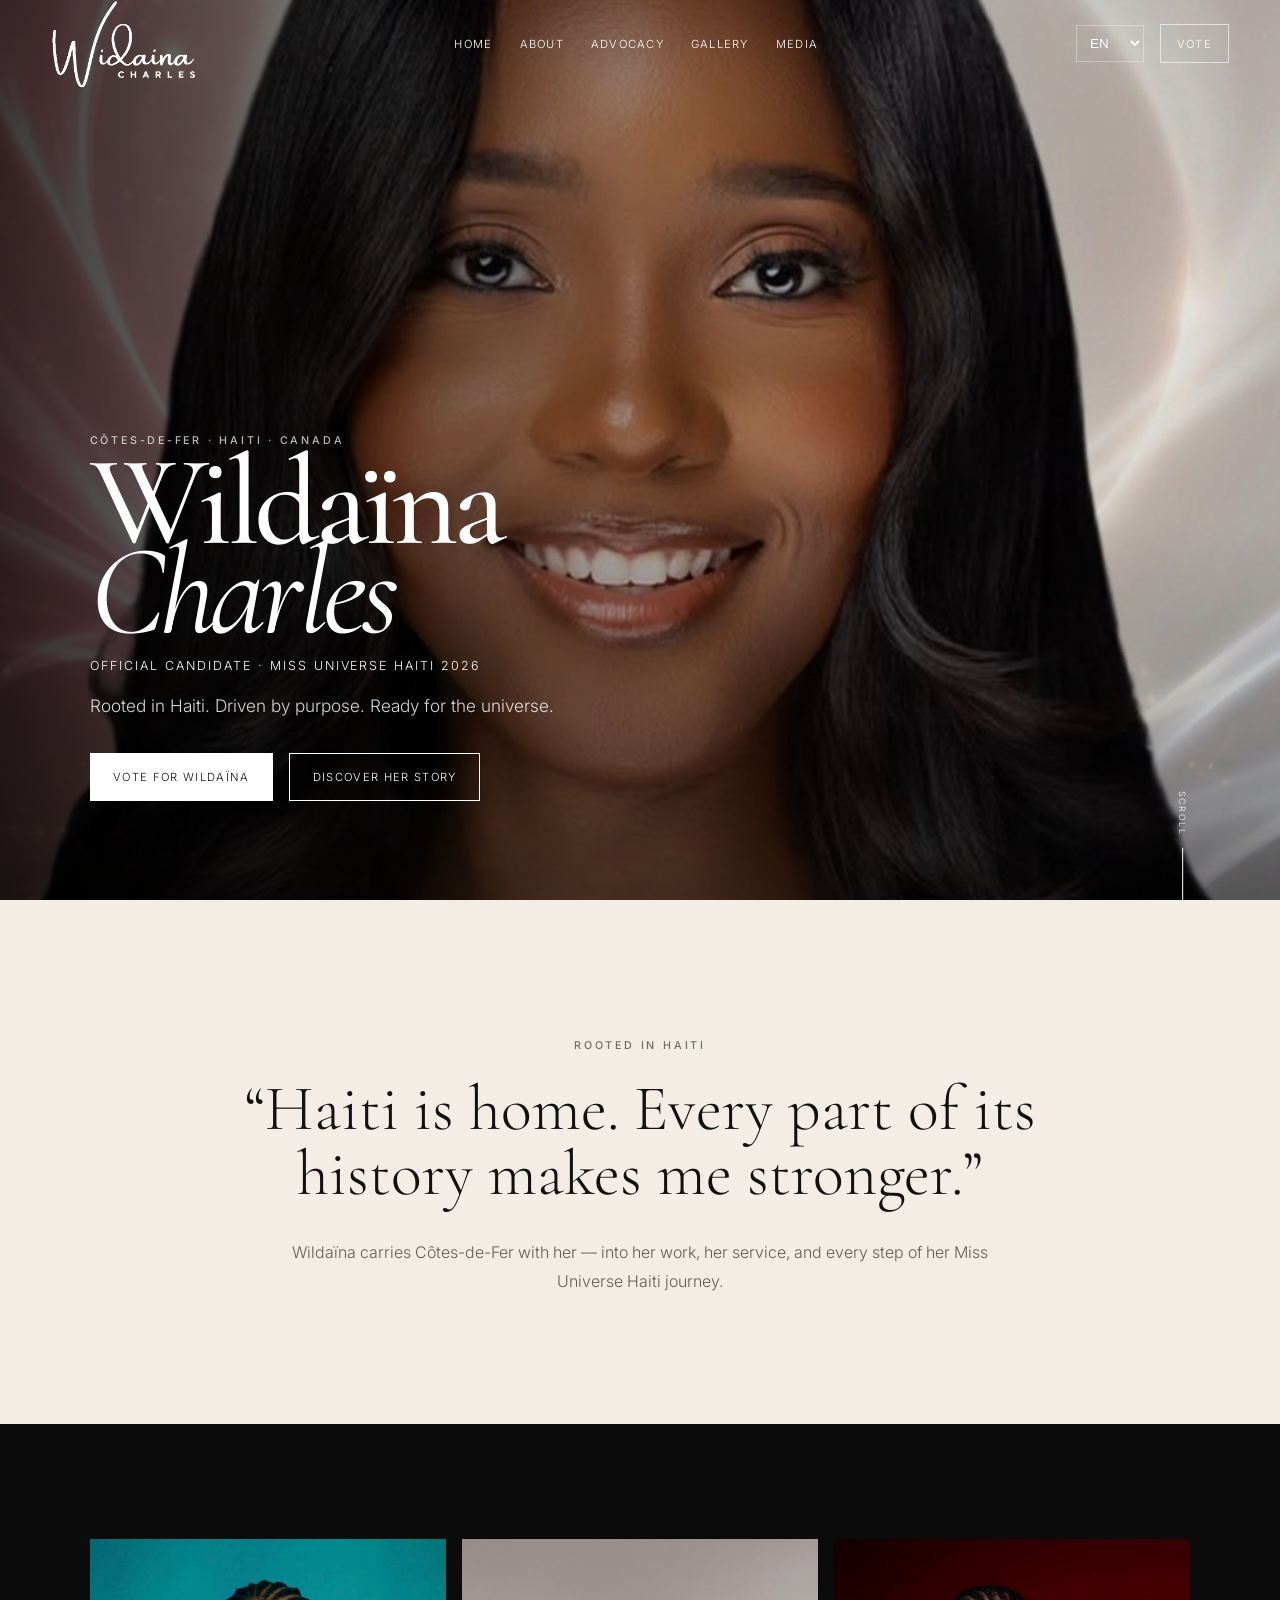
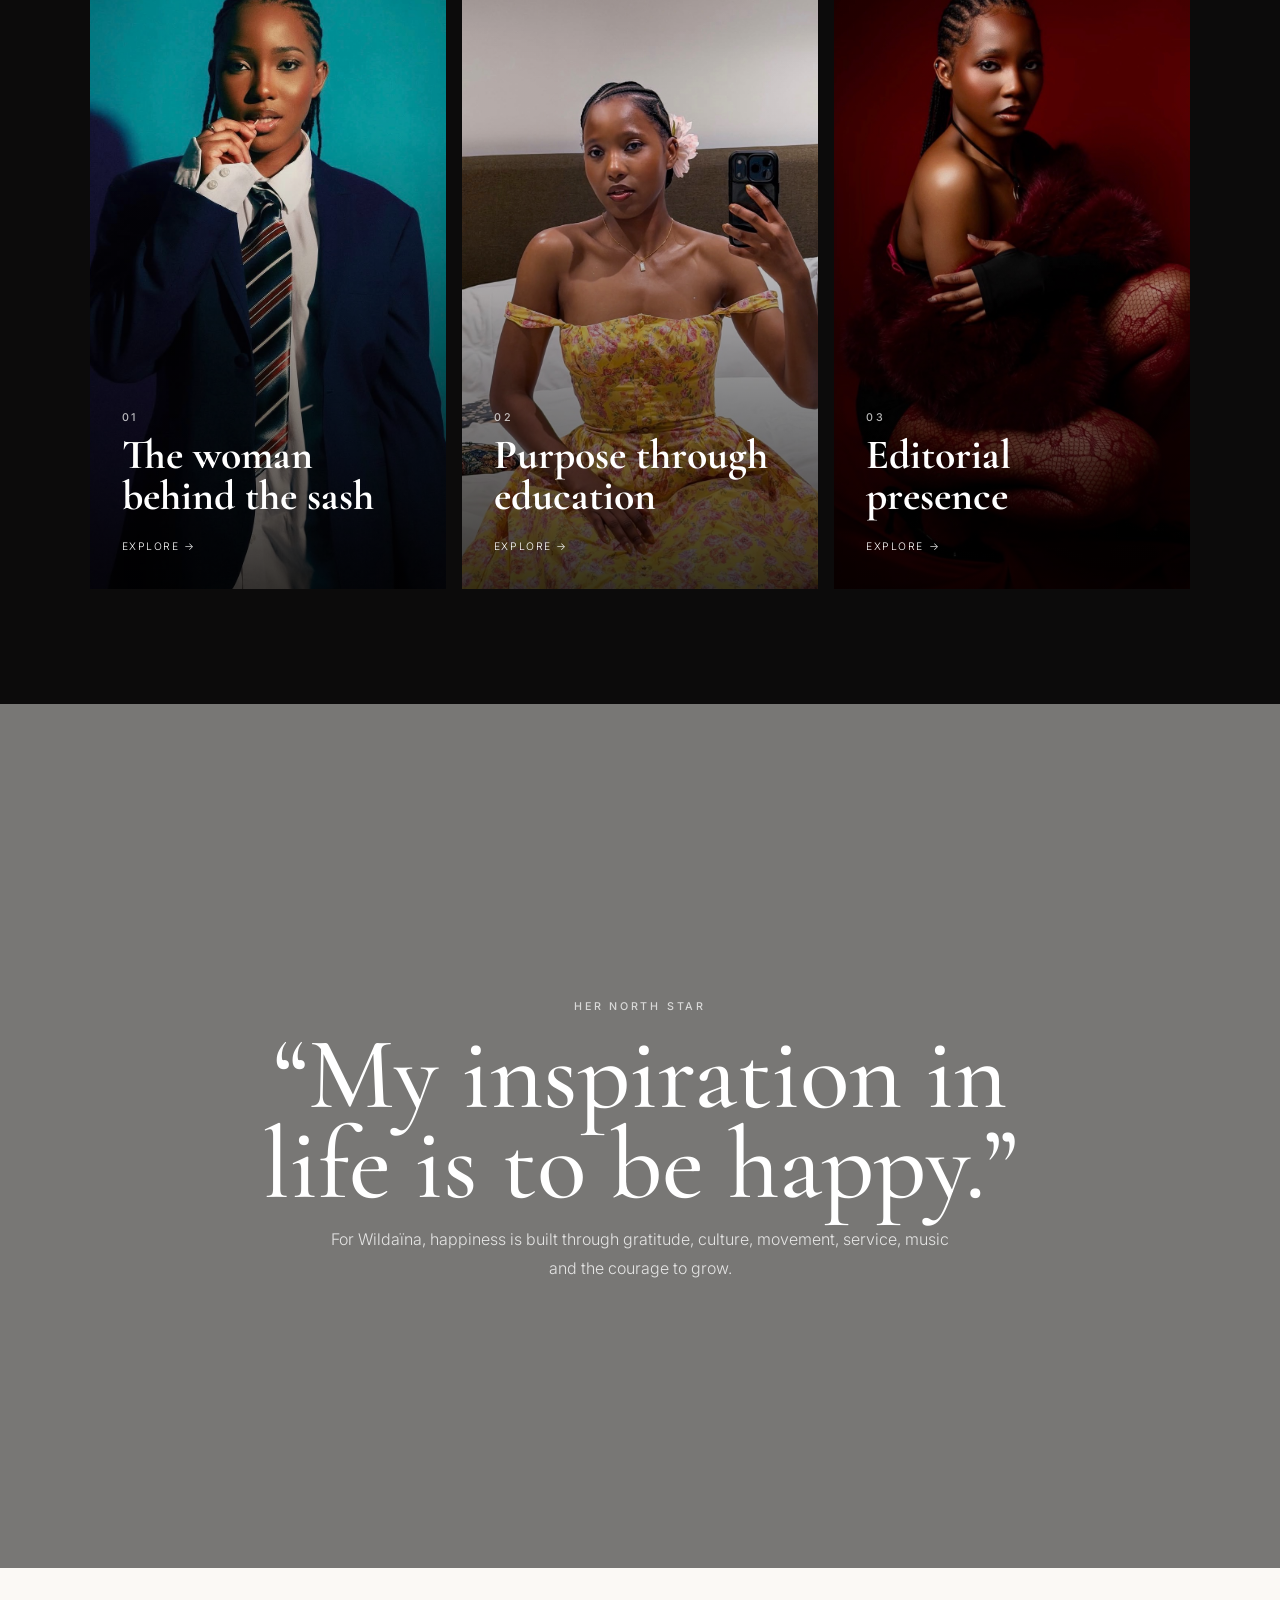
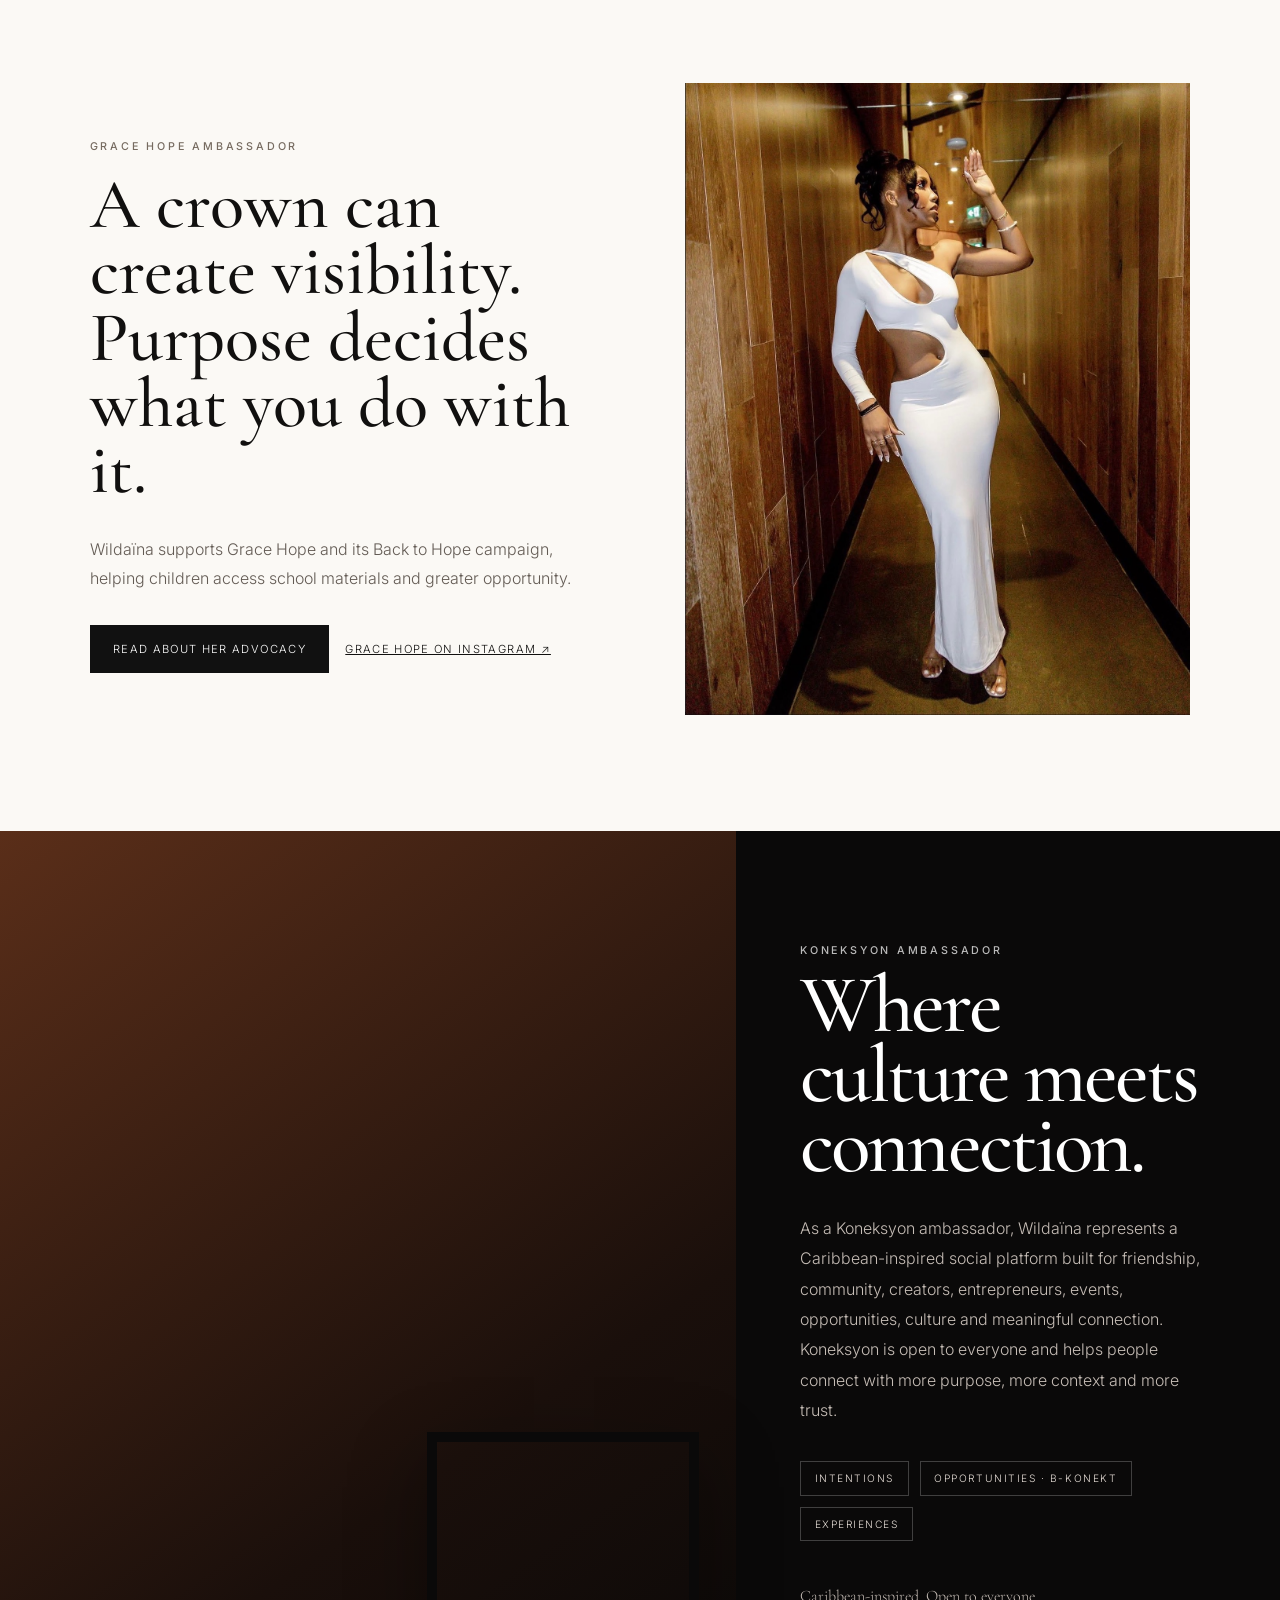
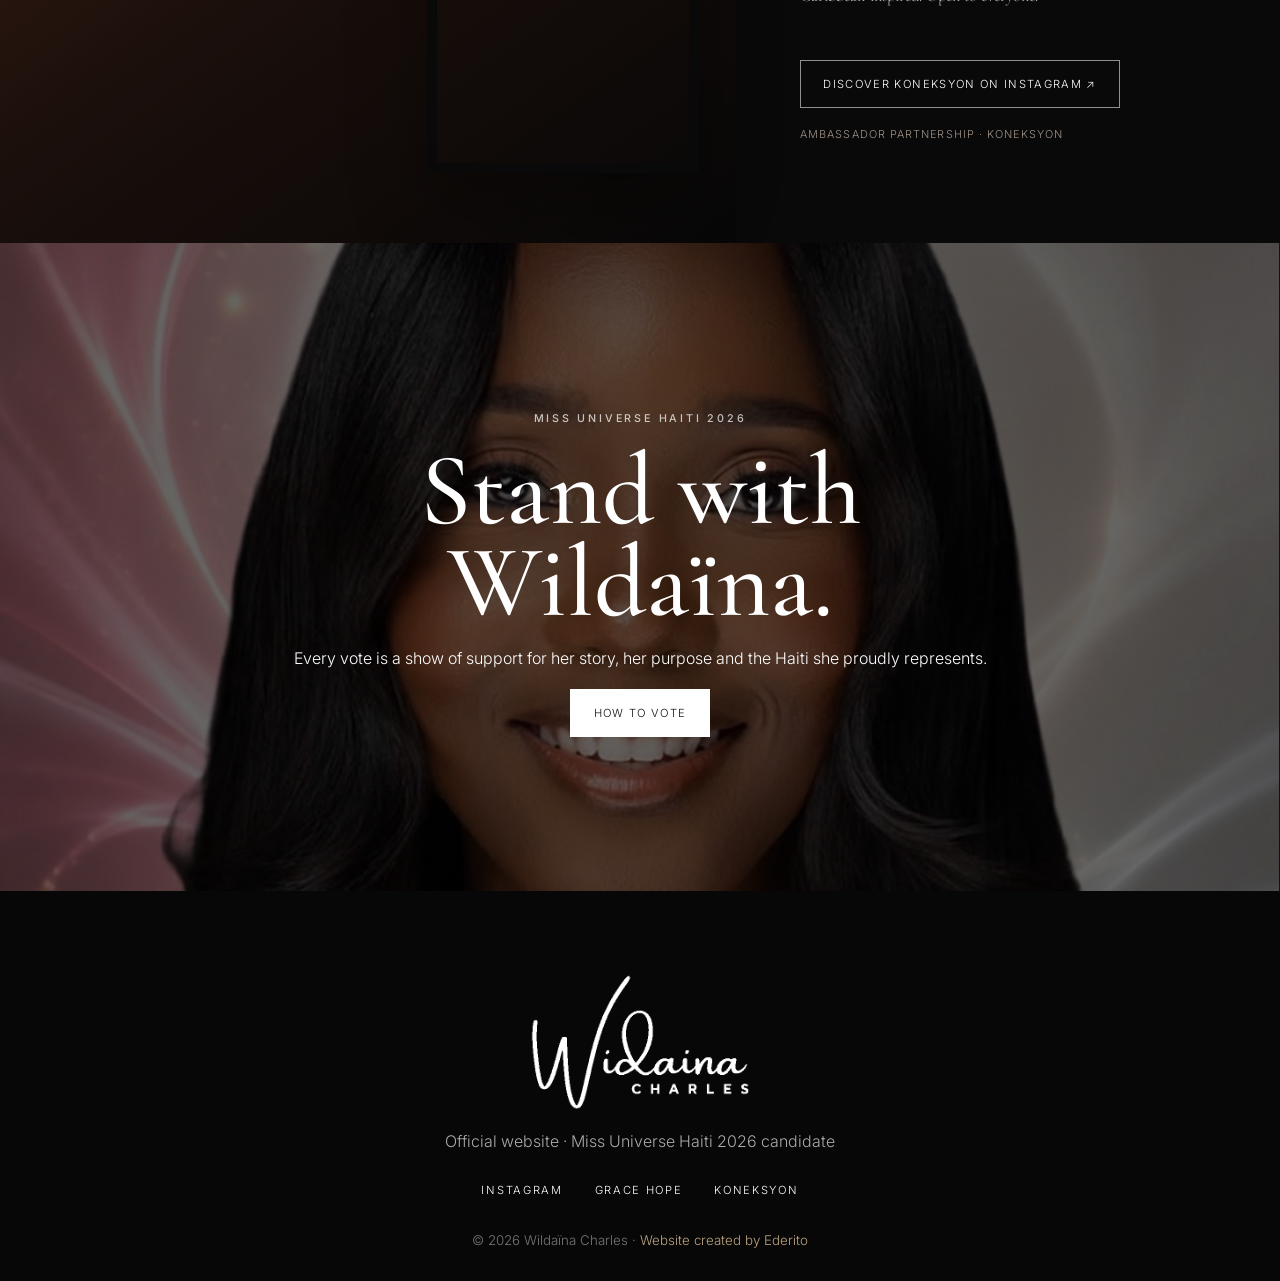
==== commit d5e14767: "Use dedicated Koneksyon ambassador artwork on homepage" ====
--- a/index.html
+++ b/index.html
@@ -79,15 +79,15 @@
       <img class="reveal" src="assets/IMG_6140.jpeg" alt="Wildaïna Charles in white dress">
     </section>
 
-    <section class="koneksyon-ambassador" id="koneksyonAmbassador">
-      <div class="koneksyon-visual">
-        <img class="koneksyon-main" src="assets/IMG_6132.jpeg" alt="Wildaïna Charles — Koneksyon ambassador">
-        <img class="koneksyon-secondary" src="assets/IMG_6138.jpeg" alt="Wildaïna Charles portrait">
-        <div class="koneksyon-mark"><img src="assets/koneksyon-logo.png" alt="Koneksyon"></div>
+    <section class="koneksyon-ambassador" id="koneksyonAmbassador" aria-labelledby="koneksyonTitle">
+      <div class="koneksyon-visual reveal">
+        <div class="koneksyon-main" role="img" aria-label="Wildaïna Charles — Koneksyon ambassador"></div>
+        <div class="koneksyon-secondary" role="img" aria-label="Wildaïna Charles portrait"></div>
+        <div class="koneksyon-mark" role="img" aria-label="Koneksyon"></div>
       </div>
       <div class="koneksyon-copy reveal">
         <p class="eyebrow" data-kx="tag">KONEKSYON AMBASSADOR</p>
-        <h2 data-kx="title">Where culture meets connection.</h2>
+        <h2 id="koneksyonTitle" data-kx="title">Where culture meets connection.</h2>
         <p data-kx="body">As a Koneksyon ambassador, Wildaïna represents a Caribbean-inspired social platform built for friendship, community, creators, entrepreneurs, events, opportunities, culture and meaningful connection. Koneksyon is open to everyone and helps people connect with more purpose, more context and more trust.</p>
         <div class="koneksyon-pill-row" aria-label="Koneksyon connection paths"><span>Intentions</span><span>Opportunities · B-Konekt</span><span>Experiences</span></div>
         <p class="koneksyon-quote" data-kx="quote">Caribbean-inspired. Open to everyone.</p>
--- a/koneksyon.css
+++ b/koneksyon.css
@@ -1 +1 @@
-.koneksyon-ambassador{position:relative;display:grid;grid-template-columns:minmax(0,1.15fr) minmax(360px,.85fr);min-height:92vh;background:#0a0909;color:#fff;overflow:hidden}.koneksyon-visual{position:relative;min-height:760px;background:linear-gradient(145deg,#5a2e19,#1a0f0b 62%,#070707)}.koneksyon-main{position:absolute;inset:0 18% 0 0;width:82%;height:100%;object-fit:cover;object-position:center 42%}.koneksyon-secondary{position:absolute;right:5%;bottom:7%;width:37%;aspect-ratio:4/5;object-fit:cover;object-position:center 30%;border:10px solid #0a0909;box-shadow:0 30px 70px rgba(0,0,0,.35)}.koneksyon-mark{position:absolute;z-index:3;left:5%;top:6%;width:min(280px,34%);padding:18px 20px;background:rgba(5,5,5,.34);backdrop-filter:blur(12px);border:1px solid rgba(255,255,255,.12)}.koneksyon-mark img{display:block;width:100%;height:auto}.koneksyon-copy{align-self:center;padding:8vw 6vw 8vw 5vw}.koneksyon-copy h2{font-family:var(--serif);font-weight:500;font-size:clamp(4rem,6.4vw,7.4rem);line-height:.86;letter-spacing:-.035em;margin:.8rem 0 2rem}.koneksyon-copy>p:not(.eyebrow){max-width:640px;color:#c6bdb6;line-height:1.9;font-size:1rem}.koneksyon-pill-row{display:flex;flex-wrap:wrap;gap:.7rem;margin:2.2rem 0}.koneksyon-pill-row span{border:1px solid rgba(255,255,255,.22);padding:.65rem .85rem;font-size:.64rem;letter-spacing:.15em;text-transform:uppercase;color:#e6ded7}.koneksyon-quote{font-family:var(--serif);font-size:clamp(1.8rem,2.5vw,3rem);line-height:1.05;margin:2.5rem 0;color:#fff}.koneksyon-btn{margin-top:.5rem;color:#fff;border-color:rgba(255,255,255,.55)}.koneksyon-btn:hover{background:#fff;color:#111}.koneksyon-credit{display:block;margin-top:1.2rem;color:#9f9389;font-size:.68rem;letter-spacing:.1em;text-transform:uppercase}@media(max-width:1000px){.koneksyon-ambassador{grid-template-columns:1fr}.koneksyon-visual{min-height:78vh}.koneksyon-main{inset:0;width:100%;height:100%;object-position:center 35%}.koneksyon-secondary{width:34%;right:6%;bottom:5%;border-width:7px}.koneksyon-mark{left:6%;top:6%;width:210px}.koneksyon-copy{padding:14vw 8vw 16vw}.koneksyon-copy h2{font-size:clamp(4rem,12vw,6.4rem)}}@media(max-width:620px){.koneksyon-visual{min-height:72vh}.koneksyon-main{object-position:center 38%}.koneksyon-secondary{width:38%;right:5%;bottom:4%;border-width:5px}.koneksyon-mark{width:150px;padding:10px 12px;top:5%;left:5%}.koneksyon-copy{padding:18vw 7vw 20vw}.koneksyon-copy h2{font-size:clamp(3.5rem,15vw,5.2rem);margin-bottom:1.5rem}.koneksyon-copy>p:not(.eyebrow){font-size:.95rem}.koneksyon-pill-row{gap:.5rem;margin:1.8rem 0}.koneksyon-pill-row span{font-size:.58rem;padding:.58rem .7rem}.koneksyon-quote{font-size:2rem;margin:2rem 0}}+.koneksyon-ambassador{position:relative;display:grid;grid-template-columns:minmax(0,1.15fr) minmax(360px,.85fr);min-height:92vh;background:#0a0909;color:#fff;overflow:hidden}.koneksyon-visual{position:relative;min-height:760px;background:linear-gradient(145deg,#5a2e19,#1a0f0b 62%,#070707)}.koneksyon-main{position:absolute;inset:0 18% 0 0;width:82%;height:100%;object-fit:cover;object-position:center 42%}.koneksyon-secondary{position:absolute;right:5%;bottom:7%;width:37%;aspect-ratio:4/5;object-fit:cover;object-position:center 30%;border:10px solid #0a0909;box-shadow:0 30px 70px rgba(0,0,0,.35)}.koneksyon-mark{position:absolute;z-index:3;left:5%;top:6%;width:min(270px,36%);padding:0;background:transparent;border:0;box-shadow:none}.koneksyon-mark img{display:block;width:100%;height:auto;object-fit:contain;background:transparent;filter:none}.koneksyon-copy{align-self:center;padding:8vw 6vw 8vw 5vw}.koneksyon-copy h2{font-family:var(--serif);font-weight:500;font-size:clamp(4rem,6.4vw,7.4rem);line-height:.86;letter-spacing:-.035em;margin:.8rem 0 2rem}.koneksyon-copy>p:not(.eyebrow){max-width:640px;color:#c6bdb6;line-height:1.9;font-size:1rem}.koneksyon-pill-row{display:flex;flex-wrap:wrap;gap:.7rem;margin:2.2rem 0}.koneksyon-pill-row span{border:1px solid rgba(255,255,255,.22);padding:.65rem .85rem;font-size:.64rem;letter-spacing:.15em;text-transform:uppercase;color:#e6ded7}.koneksyon-quote{font-family:var(--serif);font-size:clamp(1.8rem,2.5vw,3rem);line-height:1.05;margin:2.5rem 0;color:#fff}.koneksyon-btn{margin-top:.5rem;color:#fff;border-color:rgba(255,255,255,.55)}.koneksyon-btn:hover{background:#fff;color:#111}.koneksyon-credit{display:block;margin-top:1.2rem;color:#9f9389;font-size:.68rem;letter-spacing:.1em;text-transform:uppercase}@media(max-width:1000px){.koneksyon-ambassador{grid-template-columns:1fr}.koneksyon-visual{min-height:78vh}.koneksyon-main{inset:0;width:100%;height:100%;object-position:center 35%}.koneksyon-secondary{width:34%;right:6%;bottom:5%;border-width:7px}.koneksyon-mark{left:6%;top:6%;width:190px}.koneksyon-copy{padding:14vw 8vw 16vw}.koneksyon-copy h2{font-size:clamp(4rem,12vw,6.4rem)}}@media(max-width:620px){.koneksyon-visual{min-height:72vh}.koneksyon-main{object-position:center 38%}.koneksyon-secondary{width:38%;right:5%;bottom:4%;border-width:5px}.koneksyon-mark{width:145px;top:5%;left:5%}.koneksyon-copy{padding:18vw 7vw 20vw}.koneksyon-copy h2{font-size:clamp(3.5rem,15vw,5.2rem);margin-bottom:1.5rem}.koneksyon-copy>p:not(.eyebrow){font-size:.95rem}.koneksyon-pill-row{gap:.5rem;margin:1.8rem 0}.koneksyon-pill-row span{font-size:.58rem;padding:.58rem .7rem}.koneksyon-quote{font-size:2rem;margin:2rem 0}}
